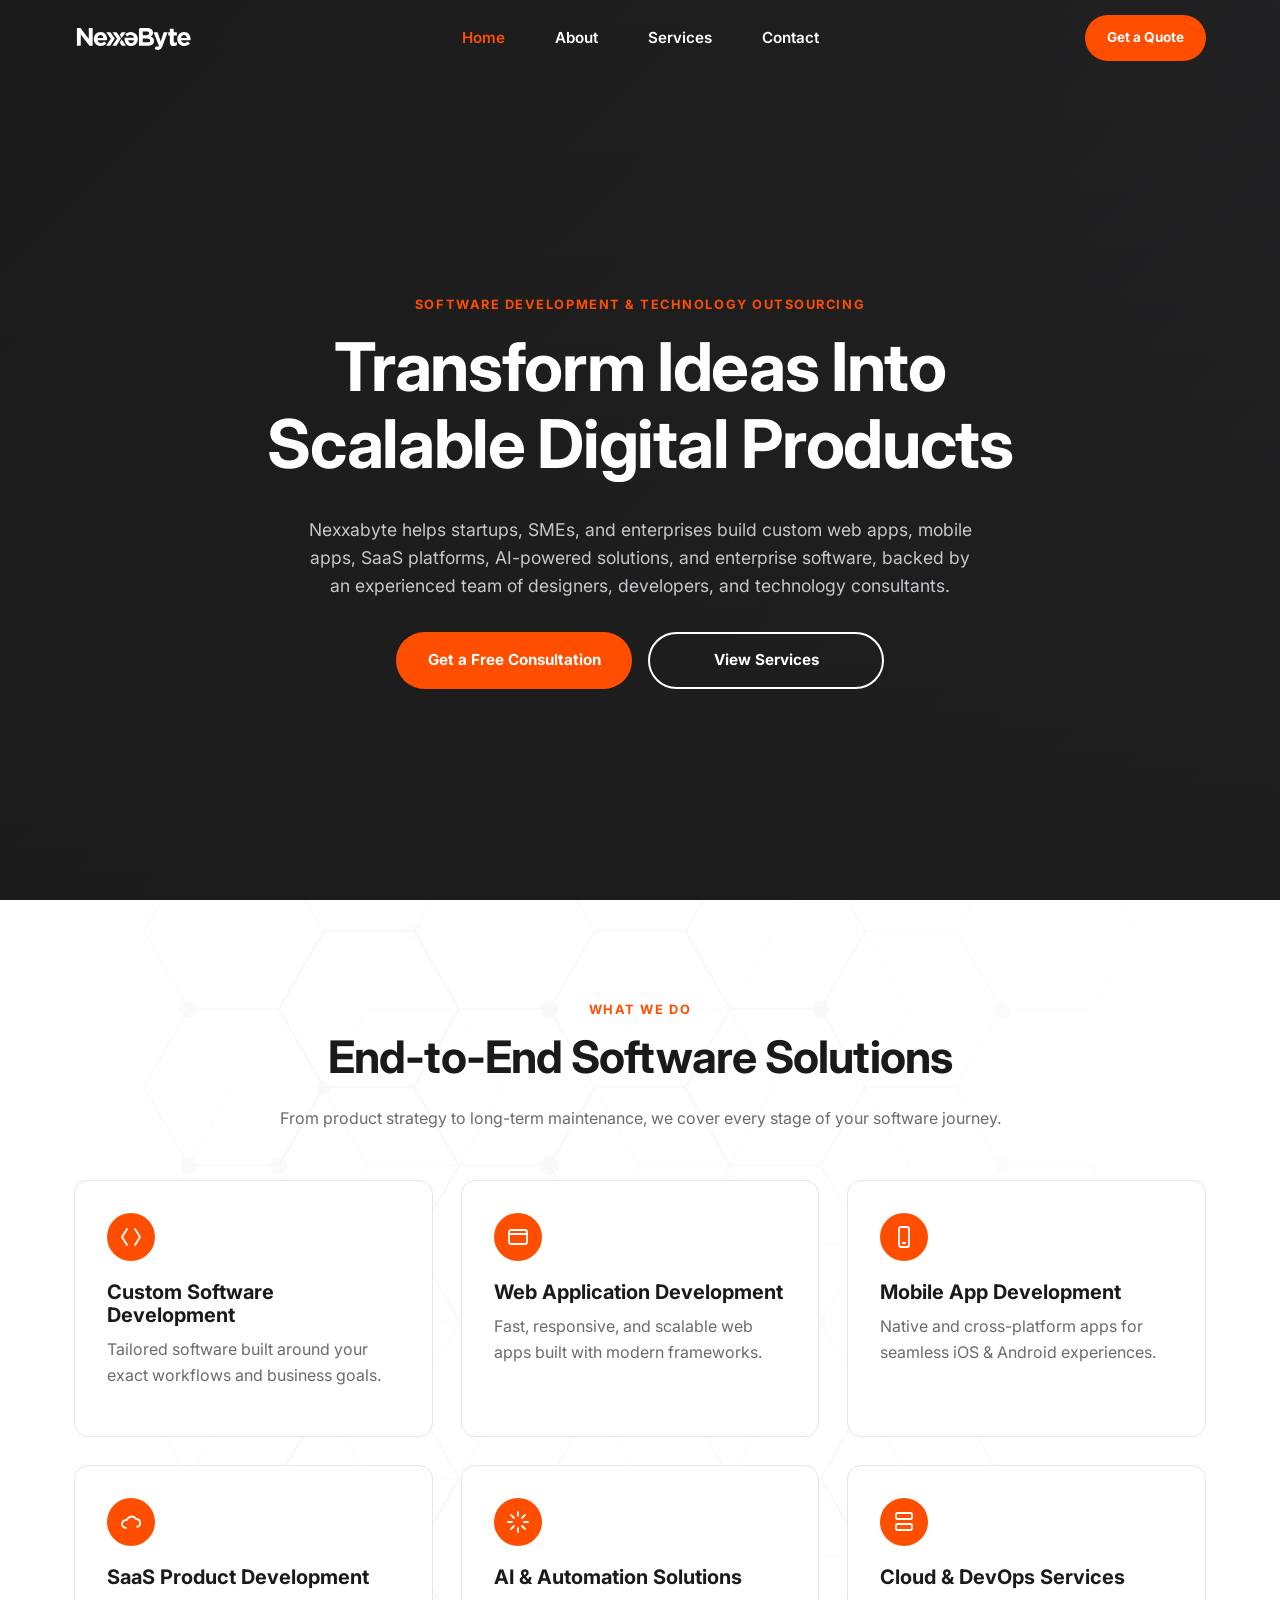
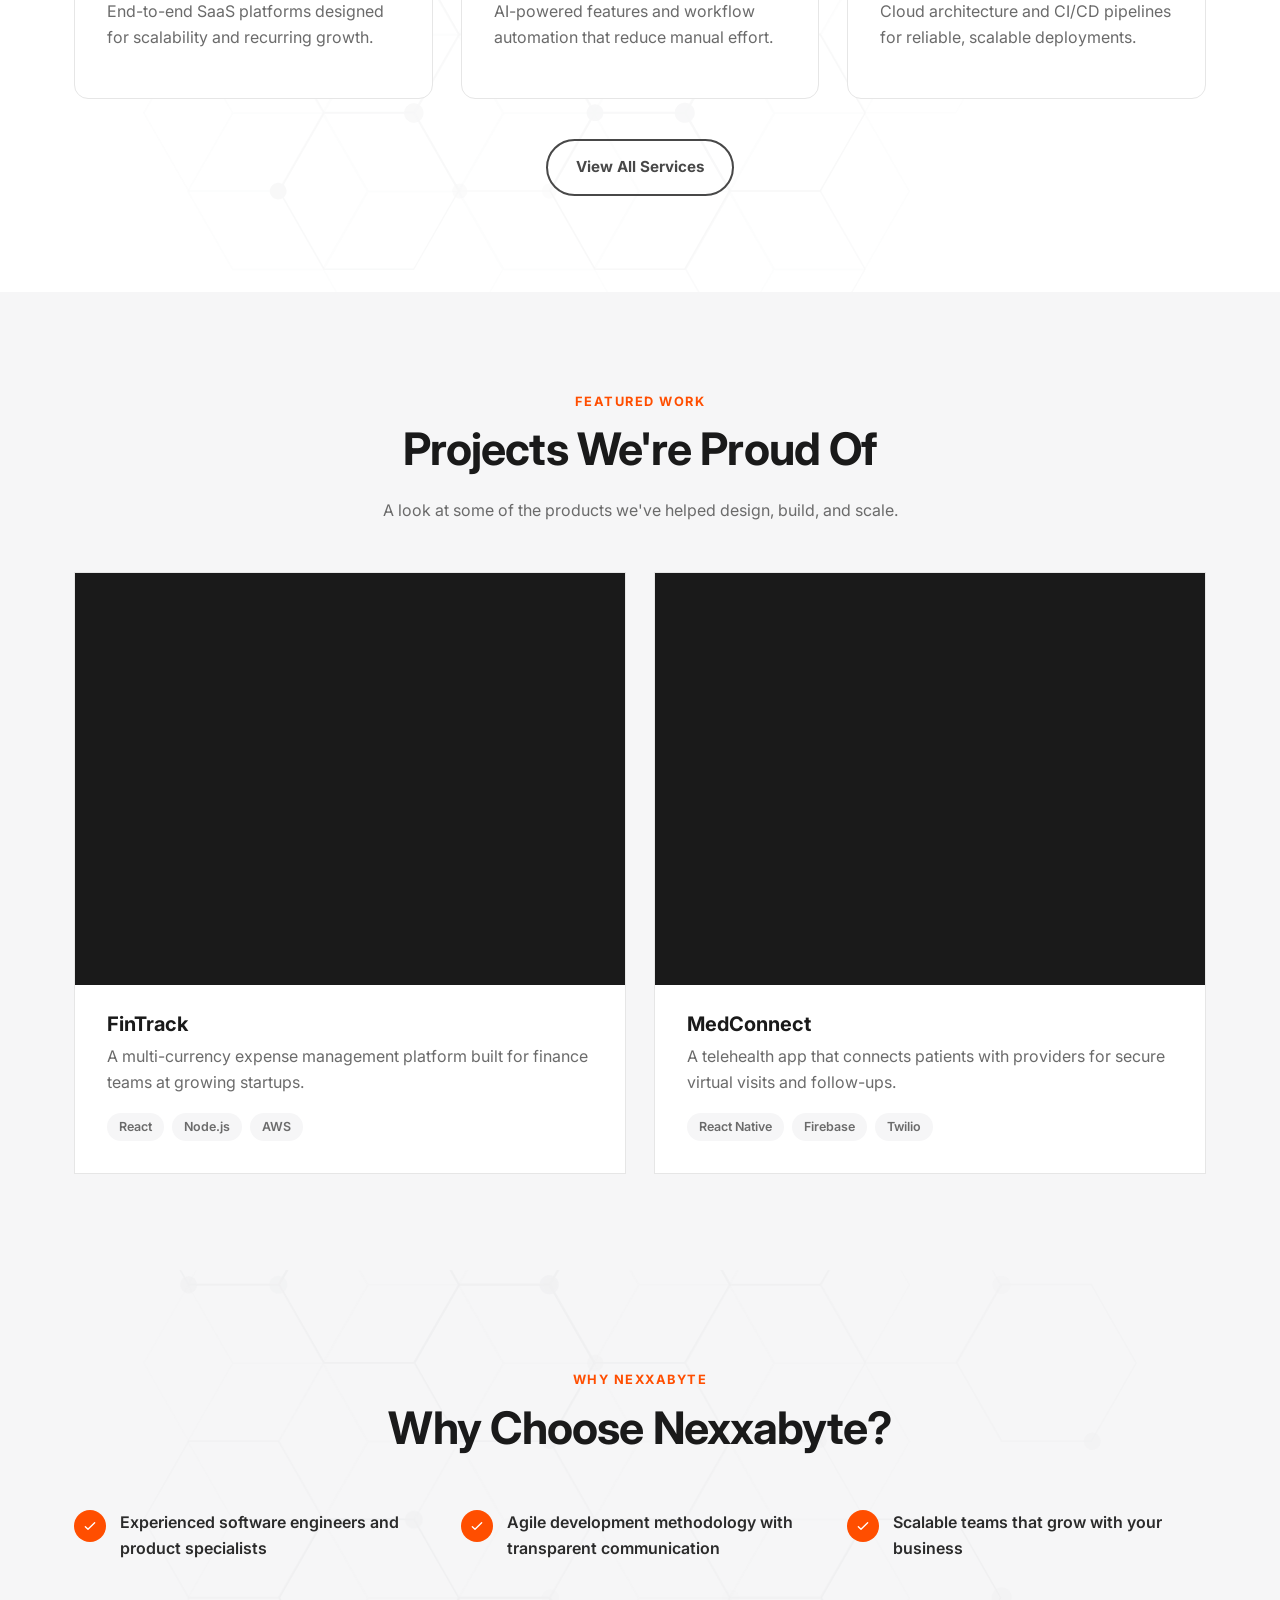
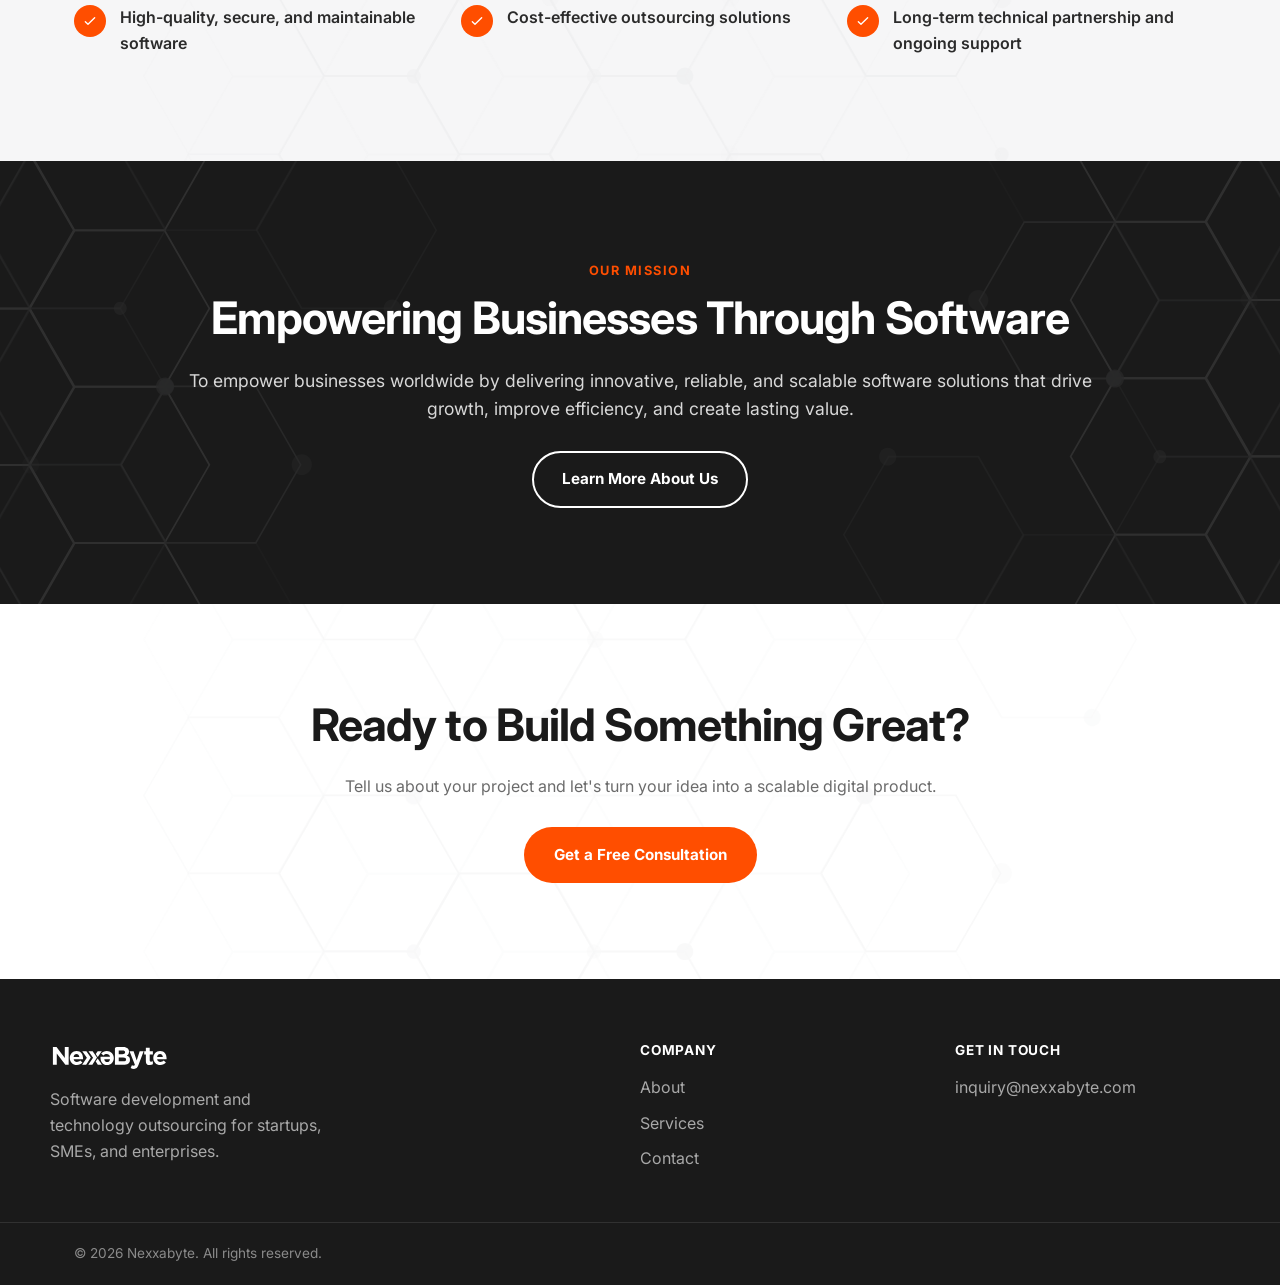
==== index.html @ 273e1345 "Revert contact mailto links back to inquiry@nexxabyte.com" ====
<!DOCTYPE html>
<html lang="en">
<head>
  <meta charset="UTF-8">
  <meta name="viewport" content="width=device-width, initial-scale=1.0">
  <title>Nexxabyte | Software Development &amp; Technology Outsourcing</title>
  <meta name="description" content="Nexxabyte builds custom web apps, mobile apps, SaaS platforms, AI-powered solutions, and enterprise software for startups, SMEs, and enterprises.">
  <link rel="icon" type="image/svg+xml" href="assets/images/favicon.svg">
  <link rel="preconnect" href="https://fonts.googleapis.com">
  <link rel="preconnect" href="https://fonts.gstatic.com" crossorigin>
  <link href="https://fonts.googleapis.com/css2?family=Inter:wght@400;500;600;700&family=Geist+Pixel&display=swap" rel="stylesheet">
  <link rel="stylesheet" href="assets/css/variables.css">
  <link rel="stylesheet" href="assets/css/base.css">
  <link rel="stylesheet" href="assets/css/components.css">
  <link rel="stylesheet" href="assets/css/pages.css">
  <link rel="stylesheet" href="assets/css/parallax.css">
  <link rel="stylesheet" href="assets/css/hero-animation.css">
</head>
<body>
  <header class="site-header">
    <div class="container header-inner">
      <a href="index.html" class="logo" aria-label="Nexxabyte home">
        <img src="assets/images/logo.svg" alt="Nexxabyte" class="logo-mark">
      </a>
      <nav class="main-nav" id="main-nav">
        <ul>
          <li><a href="index.html" class="active">Home</a></li>
          <li><a href="about.html">About</a></li>
          <li><a href="services.html">Services</a></li>
          <li><a href="contact.html">Contact</a></li>
        </ul>
      </nav>
      <a href="contact.html" class="btn btn-primary btn-sm header-cta">Get a Quote</a>
      <button class="nav-toggle" id="nav-toggle" aria-label="Toggle navigation" aria-expanded="false" aria-controls="main-nav">
        <span></span><span></span><span></span>
      </button>
    </div>
  </header>

  <main>
    <section class="hero hero-loop">
      <video class="hero-video-bg" muted loop playsinline preload="none" aria-hidden="true">
        <source src="assets/images/hero-background.mp4" type="video/mp4">
      </video>
      <div class="hero-video-scrim"></div>
      <div class="container hero-inner">
        <div class="hero-content reveal">
          <span class="eyebrow">Software Development &amp; Technology Outsourcing</span>
          <h1 class="hero-title">
            <span class="line-reveal"><span class="line-inner">Transform Ideas Into</span></span>
            <span class="line-reveal"><span class="line-inner">Scalable Digital Products</span></span>
          </h1>
          <p class="hero-lead text-muted">Nexxabyte helps startups, SMEs, and enterprises build custom web apps, mobile apps, SaaS platforms, AI-powered solutions, and enterprise software, backed by an experienced team of designers, developers, and technology consultants.</p>
          <div class="hero-actions">
            <a href="contact.html" class="btn btn-primary">Get a Free Consultation</a>
            <a href="services.html" class="btn btn-on-dark">View Services</a>
          </div>
        </div>
      </div>
    </section>

    <section class="section section-shapes-host" id="services-preview">
      <div class="container">
        <div class="section-head center">
          <span class="eyebrow">What We Do</span>
          <h2>End-to-End Software Solutions</h2>
          <p class="text-muted">From product strategy to long-term maintenance, we cover every stage of your software journey.</p>
        </div>
        <div class="grid grid-3">
          <div class="card service-card reveal">
            <div class="card-icon">
              <svg viewBox="0 0 24 24" fill="none" stroke="currentColor" stroke-width="1.8" stroke-linecap="round" stroke-linejoin="round"><path d="M8 4 3 12l5 8M16 4l5 8-5 8"/></svg>
            </div>
            <h3>Custom Software Development</h3>
            <p class="text-muted">Tailored software built around your exact workflows and business goals.</p>
          </div>
          <div class="card service-card reveal">
            <div class="card-icon">
              <svg viewBox="0 0 24 24" fill="none" stroke="currentColor" stroke-width="1.8" stroke-linecap="round" stroke-linejoin="round"><rect x="3" y="5" width="18" height="14" rx="2"/><path d="M3 9h18"/></svg>
            </div>
            <h3>Web Application Development</h3>
            <p class="text-muted">Fast, responsive, and scalable web apps built with modern frameworks.</p>
          </div>
          <div class="card service-card reveal">
            <div class="card-icon">
              <svg viewBox="0 0 24 24" fill="none" stroke="currentColor" stroke-width="1.8" stroke-linecap="round" stroke-linejoin="round"><rect x="7" y="2" width="10" height="20" rx="2"/><path d="M11 18h2"/></svg>
            </div>
            <h3>Mobile App Development</h3>
            <p class="text-muted">Native and cross-platform apps for seamless iOS &amp; Android experiences.</p>
          </div>
          <div class="card service-card reveal">
            <div class="card-icon">
              <svg viewBox="0 0 24 24" fill="none" stroke="currentColor" stroke-width="1.8" stroke-linecap="round" stroke-linejoin="round"><path d="M7 18a4 4 0 1 1 .9-7.9A5 5 0 0 1 17 9a4 4 0 0 1 1 7.9"/></svg>
            </div>
            <h3>SaaS Product Development</h3>
            <p class="text-muted">End-to-end SaaS platforms designed for scalability and recurring growth.</p>
          </div>
          <div class="card service-card reveal">
            <div class="card-icon">
              <svg viewBox="0 0 24 24" fill="none" stroke="currentColor" stroke-width="1.8" stroke-linecap="round" stroke-linejoin="round"><path d="M12 2v4M12 18v4M2 12h4M18 12h4M5 5l3 3M16 16l3 3M19 5l-3 3M8 16l-3 3"/></svg>
            </div>
            <h3>AI &amp; Automation Solutions</h3>
            <p class="text-muted">AI-powered features and workflow automation that reduce manual effort.</p>
          </div>
          <div class="card service-card reveal">
            <div class="card-icon">
              <svg viewBox="0 0 24 24" fill="none" stroke="currentColor" stroke-width="1.8" stroke-linecap="round" stroke-linejoin="round"><rect x="4" y="3" width="16" height="6" rx="1.5"/><rect x="4" y="14" width="16" height="6" rx="1.5"/></svg>
            </div>
            <h3>Cloud &amp; DevOps Services</h3>
            <p class="text-muted">Cloud architecture and CI/CD pipelines for reliable, scalable deployments.</p>
          </div>
        </div>
        <div class="services-preview-cta">
          <a href="services.html" class="btn btn-outline">View All Services</a>
        </div>
      </div>
    </section>

    <section class="section" id="featured-projects">
      <div class="container">
        <div class="section-head center">
          <span class="eyebrow">Featured Work</span>
          <h2>Projects We're Proud Of</h2>
          <p class="text-muted">A look at some of the products we've helped design, build, and scale.</p>
        </div>
        <div class="grid grid-2">
          <article class="project-card reveal">
            <div class="project-thumb"></div>
            <div class="project-body">
              <h3>FinTrack</h3>
              <p class="text-muted">A multi-currency expense management platform built for finance teams at growing startups.</p>
              <ul class="project-stack">
                <li>React</li>
                <li>Node.js</li>
                <li>AWS</li>
              </ul>
            </div>
          </article>
          <article class="project-card reveal">
            <div class="project-thumb"></div>
            <div class="project-body">
              <h3>MedConnect</h3>
              <p class="text-muted">A telehealth app that connects patients with providers for secure virtual visits and follow-ups.</p>
              <ul class="project-stack">
                <li>React Native</li>
                <li>Firebase</li>
                <li>Twilio</li>
              </ul>
            </div>
          </article>
        </div>
      </div>
    </section>

    <section class="section section-alt section-shapes-host" id="why-choose-us">
      <div class="container">
        <div class="section-head center">
          <span class="eyebrow">Why Nexxabyte</span>
          <h2>Why Choose Nexxabyte?</h2>
        </div>
        <div class="grid grid-3">
          <div class="feature-item reveal">
            <div class="feature-check"><svg viewBox="0 0 24 24" fill="none" stroke="currentColor" stroke-width="2" stroke-linecap="round" stroke-linejoin="round"><path d="M5 13l4 4L19 7"/></svg></div>
            <p>Experienced software engineers and product specialists</p>
          </div>
          <div class="feature-item reveal">
            <div class="feature-check"><svg viewBox="0 0 24 24" fill="none" stroke="currentColor" stroke-width="2" stroke-linecap="round" stroke-linejoin="round"><path d="M5 13l4 4L19 7"/></svg></div>
            <p>Agile development methodology with transparent communication</p>
          </div>
          <div class="feature-item reveal">
            <div class="feature-check"><svg viewBox="0 0 24 24" fill="none" stroke="currentColor" stroke-width="2" stroke-linecap="round" stroke-linejoin="round"><path d="M5 13l4 4L19 7"/></svg></div>
            <p>Scalable teams that grow with your business</p>
          </div>
          <div class="feature-item reveal">
            <div class="feature-check"><svg viewBox="0 0 24 24" fill="none" stroke="currentColor" stroke-width="2" stroke-linecap="round" stroke-linejoin="round"><path d="M5 13l4 4L19 7"/></svg></div>
            <p>High-quality, secure, and maintainable software</p>
          </div>
          <div class="feature-item reveal">
            <div class="feature-check"><svg viewBox="0 0 24 24" fill="none" stroke="currentColor" stroke-width="2" stroke-linecap="round" stroke-linejoin="round"><path d="M5 13l4 4L19 7"/></svg></div>
            <p>Cost-effective outsourcing solutions</p>
          </div>
          <div class="feature-item reveal">
            <div class="feature-check"><svg viewBox="0 0 24 24" fill="none" stroke="currentColor" stroke-width="2" stroke-linecap="round" stroke-linejoin="round"><path d="M5 13l4 4L19 7"/></svg></div>
            <p>Long-term technical partnership and ongoing support</p>
          </div>
        </div>
      </div>
    </section>

    <section class="section section-dark section-shapes-host" id="mission-vision-teaser">
      <div class="container mission-teaser reveal">
        <span class="eyebrow">Our Mission</span>
        <h2>Empowering Businesses Through Software</h2>
        <p>To empower businesses worldwide by delivering innovative, reliable, and scalable software solutions that drive growth, improve efficiency, and create lasting value.</p>
        <a href="about.html" class="btn btn-on-dark">Learn More About Us</a>
      </div>
    </section>

    <section class="section section-shapes-host">
      <div class="container cta-banner-inner reveal">
        <h2>Ready to Build Something Great?</h2>
        <p class="text-muted">Tell us about your project and let's turn your idea into a scalable digital product.</p>
        <a href="contact.html" class="btn btn-primary">Get a Free Consultation</a>
      </div>
    </section>
  </main>

  <footer class="site-footer">
    <div class="container footer-inner">
      <div class="footer-brand">
        <img src="assets/images/logo.svg" alt="Nexxabyte" class="logo-mark">
        <p>Software development and technology outsourcing for startups, SMEs, and enterprises.</p>
      </div>
      <div class="footer-col">
        <h4>Company</h4>
        <ul>
          <li><a href="about.html">About</a></li>
          <li><a href="services.html">Services</a></li>
          <li><a href="contact.html">Contact</a></li>
        </ul>
      </div>
      <div class="footer-col">
        <h4>Get in Touch</h4>
        <ul>
          <li><a href="mailto:inquiry@nexxabyte.com">inquiry@nexxabyte.com</a></li>
        </ul>
      </div>
    </div>
    <div class="footer-bottom">
      <div class="container">
        <p>&copy; 2026 Nexxabyte. All rights reserved.</p>
      </div>
    </div>
  </footer>
  <script src="assets/js/main.js"></script>
  <script src="assets/js/hero-animation.js" defer></script>
</body>
</html>
---- assets/css/variables.css ----
:root {
  /* Brand colors */
  --color-primary: #FF4E00;
  --color-primary-dark: #D94300;
  --color-dark: #484848;
  --color-black: #1A1A1A;
  --color-bg: #FFFFFF;
  --color-bg-alt: #F6F6F7;
  --color-bg-dark: #1A1A1A;
  --color-text: #2B2B2B;
  --color-text-muted: #6B6B6B;
  --color-text-on-dark: #F2F2F2;
  --color-text-on-dark-muted: #C7C7CC;
  --color-border: #E6E6E6;
  --color-charcoal-light: #34343A;

  /* Typography */
  --font-heading: 'Geist Pixel', 'Inter', sans-serif;
  --font-body: 'Inter', sans-serif;

  /* Layout */
  --container-width: 1180px;
  --radius-sm: 8px;
  --radius-md: 14px;
  --radius-lg: 24px;
  --shadow-sm: 0 1px 3px rgba(0, 0, 0, 0.08);
  --shadow-md: 0 12px 28px rgba(0, 0, 0, 0.10);
  --transition: 200ms ease;
}
---- assets/css/base.css ----
*, *::before, *::after {
  box-sizing: border-box;
}

html {
  scroll-behavior: smooth;
}

body {
  margin: 0;
  font-family: var(--font-body);
  color: var(--color-text);
  background: var(--color-bg);
  line-height: 1.6;
  -webkit-font-smoothing: antialiased;
}

h1, h2, h3, h4 {
  font-family: var(--font-heading);
  font-weight: 700;
  line-height: 1.15;
  margin: 0 0 0.5em;
  color: var(--color-black);
}

h1 { font-size: clamp(2.6rem, 5vw + 1rem, 4.2rem); letter-spacing: -0.02em; }
h2 { font-size: clamp(1.9rem, 2.8vw + 1rem, 2.8rem); letter-spacing: -0.02em; }
h3 { font-size: 1.25rem; }
h4 { font-size: 1rem; }

p { margin: 0 0 1em; }

a {
  color: inherit;
  text-decoration: none;
}

ul { list-style: none; margin: 0; padding: 0; }

img { max-width: 100%; display: block; }

button { font-family: inherit; }

.container {
  width: 100%;
  max-width: var(--container-width);
  margin: 0 auto;
  padding: 0 24px;
}

.section {
  padding: 96px 0;
}

@media (max-width: 768px) {
  .section { padding: 64px 0; }
}

.section-alt {
  background: var(--color-bg-alt);
}

.section-dark {
  background: var(--color-black);
  color: var(--color-text-on-dark);
}

.section-dark h2, .section-dark h3 {
  color: #fff;
}

.eyebrow {
  display: inline-block;
  font-family: var(--font-heading);
  font-size: 0.8rem;
  font-weight: 700;
  letter-spacing: 0.12em;
  text-transform: uppercase;
  color: var(--color-primary);
  margin-bottom: 12px;
}

.section-head {
  max-width: 640px;
  margin: 0 0 48px;
}

.section-head.center {
  margin-left: auto;
  margin-right: auto;
  text-align: center;
}

.text-muted {
  color: var(--color-text-muted);
}

.reveal {
  opacity: 0;
  transform: translateY(24px);
  transition: opacity 700ms cubic-bezier(0.34, 1.56, 0.64, 1),
              transform 700ms cubic-bezier(0.34, 1.56, 0.64, 1);
}

.reveal.is-visible {
  opacity: 1;
  transform: translateY(0);
}

/* Staggered entrance for grouped cards/items within a grid — each sibling
   fires slightly after the last, capped at 6 columns since no grid on this
   site has more. */
.grid-3 > .reveal:nth-child(1) { transition-delay: 0ms; }
.grid-3 > .reveal:nth-child(2) { transition-delay: 80ms; }
.grid-3 > .reveal:nth-child(3) { transition-delay: 160ms; }
.grid-3 > .reveal:nth-child(4) { transition-delay: 240ms; }
.grid-3 > .reveal:nth-child(5) { transition-delay: 320ms; }
.grid-3 > .reveal:nth-child(6) { transition-delay: 400ms; }
---- assets/css/components.css ----
/* Header */
.site-header {
  position: sticky;
  top: 0;
  z-index: 100;
  background: transparent;
  backdrop-filter: none;
  border-bottom: 1px solid transparent;
  transition: background 200ms ease, backdrop-filter 200ms ease, border-color 200ms ease;
}

.site-header.is-scrolled {
  background: rgba(255, 255, 255, 0.92);
  backdrop-filter: blur(8px);
  border-bottom-color: var(--color-border);
}

.header-inner {
  display: flex;
  align-items: center;
  justify-content: space-between;
  height: 76px;
  gap: 24px;
  position: relative;
}

.logo-mark {
  height: 28px;
  width: auto;
  filter: brightness(0) invert(1);
  transition: filter 200ms ease;
}

.site-header.is-scrolled .logo-mark {
  filter: none;
}

.main-nav {
  position: absolute;
  left: 50%;
  transform: translateX(-50%);
}

.main-nav ul {
  display: flex;
  gap: 50px;
}

.main-nav a {
  font-weight: 600;
  font-size: 0.95rem;
  color: var(--color-dark);
  padding: 4px 0;
  transition: color 200ms ease;
}

/* The transparent-header effect only applies at desktop widths, where nav
   links sit directly in the header row over the hero. Below 861px the
   links move into an always-white dropdown panel (see the mobile nav
   rules further down), so they must stay dark regardless of scroll. */
@media (min-width: 861px) {
  .site-header:not(.is-scrolled) .main-nav a:not(.active):not(:hover) {
    color: #fff;
  }
}

.main-nav a.active,
.main-nav a:hover {
  color: var(--color-primary);
}

.header-cta {
  margin-left: auto;
}

.nav-toggle {
  display: none;
  flex-direction: column;
  justify-content: center;
  gap: 5px;
  width: 36px;
  height: 36px;
  border: none;
  background: none;
  cursor: pointer;
  padding: 0;
}

.nav-toggle span {
  display: block;
  height: 2px;
  width: 100%;
  background: var(--color-black);
  transition: transform var(--transition), opacity var(--transition);
}

@media (max-width: 860px) {
  .header-inner .header-cta { display: none; }

  .nav-toggle { display: flex; }

  .main-nav {
    position: fixed;
    top: 76px;
    left: 0;
    right: 0;
    transform: none;
    background: #fff;
    border-bottom: 1px solid var(--color-border);
    max-height: 0;
    overflow: hidden;
    transition: max-height var(--transition);
  }

  .main-nav.is-open {
    max-height: 320px;
  }

  .main-nav ul {
    flex-direction: column;
    gap: 0;
    padding: 8px 24px 24px;
  }

  .main-nav li {
    border-bottom: 1px solid var(--color-border);
  }

  .main-nav a {
    display: block;
    padding: 14px 0;
  }

  .nav-toggle.is-active span:nth-child(1) { transform: translateY(7px) rotate(45deg); }
  .nav-toggle.is-active span:nth-child(2) { opacity: 0; }
  .nav-toggle.is-active span:nth-child(3) { transform: translateY(-7px) rotate(-45deg); }
}

/* Buttons */
.btn {
  display: inline-flex;
  align-items: center;
  justify-content: center;
  gap: 8px;
  padding: 14px 28px;
  border-radius: 999px;
  font-weight: 700;
  font-size: 0.95rem;
  border: 2px solid transparent;
  cursor: pointer;
  transition: transform var(--transition), background var(--transition), border-color var(--transition), color var(--transition);
}

.btn:hover {
  transform: translateY(-2px);
}

.btn-primary {
  background: var(--color-primary);
  color: #fff;
}

.btn-primary:hover {
  background: var(--color-primary-dark);
}

.btn-outline {
  background: transparent;
  border-color: var(--color-dark);
  color: var(--color-dark);
}

.btn-outline:hover {
  border-color: var(--color-primary);
  color: var(--color-primary);
}

.btn-on-dark {
  border-color: #fff;
  color: #fff;
}

.btn-on-dark:hover {
  border-color: var(--color-primary);
  color: var(--color-primary);
}

.btn-sm {
  padding: 10px 20px;
  font-size: 0.85rem;
}

/* Cards */
.card {
  background: #fff;
  border: 1px solid var(--color-border);
  border-radius: var(--radius-md);
  padding: 32px;
  transition: transform var(--transition), box-shadow var(--transition);
}

.card:hover {
  transform: translateY(-4px);
  box-shadow: var(--shadow-md);
}

.card-icon {
  width: 48px;
  height: 48px;
  border-radius: 50%;
  background: var(--color-primary);
  color: #fff;
  display: flex;
  align-items: center;
  justify-content: center;
  margin-bottom: 20px;
}

.card-icon svg {
  width: 24px;
  height: 24px;
}

.grid {
  display: grid;
  gap: 28px;
}

.grid-2 { grid-template-columns: repeat(2, 1fr); }
.grid-3 { grid-template-columns: repeat(3, 1fr); }

@media (max-width: 860px) {
  .grid-2, .grid-3 { grid-template-columns: 1fr; }
}

/* Footer */
.site-footer {
  background: var(--color-black);
  color: var(--color-text-on-dark);
}

.footer-inner {
  display: grid;
  grid-template-columns: 2fr 1fr 1fr;
  gap: 40px;
  padding: 64px 0 40px;
}

.footer-brand p {
  color: #A8A8A8;
  max-width: 280px;
  margin-top: 16px;
}

.footer-col h4 {
  color: #fff;
  margin-bottom: 16px;
  font-size: 0.85rem;
  letter-spacing: 0.06em;
  text-transform: uppercase;
}

.footer-col li {
  margin-bottom: 10px;
}

.footer-col a {
  color: #A8A8A8;
  transition: color var(--transition);
}

.footer-col a:hover {
  color: var(--color-primary);
}

.footer-bottom {
  border-top: 1px solid rgba(255,255,255,0.1);
  padding: 20px 0;
}

.footer-bottom p {
  margin: 0;
  font-size: 0.85rem;
  color: #8A8A8A;
}

@media (max-width: 768px) {
  .footer-inner {
    grid-template-columns: 1fr;
    text-align: center;
  }

  .footer-brand {
    display: flex;
    flex-direction: column;
    align-items: center;
  }

  .footer-brand p {
    margin-left: auto;
    margin-right: auto;
  }

  .footer-bottom {
    text-align: center;
  }
}

/* Forms */
.form-group {
  margin-bottom: 20px;
}

.form-group label {
  display: block;
  font-weight: 600;
  margin-bottom: 6px;
  font-size: 0.9rem;
}

.form-control {
  width: 100%;
  padding: 12px 16px;
  border: 1px solid var(--color-border);
  border-radius: var(--radius-sm);
  font-family: var(--font-body);
  font-size: 1rem;
  background: #fff;
  transition: border-color var(--transition);
}

.form-control:focus {
  outline: none;
  border-color: var(--color-primary);
}

select.form-control {
  padding-right: 31px;
}

.form-error {
  color: var(--color-primary);
  font-size: 0.85rem;
  margin-top: 4px;
  display: none;
}

.form-group.has-error .form-control {
  border-color: var(--color-primary);
}

.form-group.has-error .form-error {
  display: block;
}

.form-status {
  margin-top: 16px;
  font-weight: 600;
}

.form-status.success { color: #1A8A4A; }
.form-status.error { color: var(--color-primary); }
---- assets/css/pages.css ----
/* Hero */
.hero {
  padding: 64px 0 96px;
}

.hero-inner {
  max-width: 720px;
  margin: 0 auto;
  text-align: center;
}

.hero-lead {
  font-size: 1.1rem;
  max-width: 480px;
  margin-left: auto;
  margin-right: auto;
}

.hero-actions {
  display: flex;
  gap: 16px;
  margin-top: 32px;
  flex-wrap: wrap;
  justify-content: center;
}

.hero-actions .btn {
  min-width: 236px;
}

/* Services preview */
.services-preview-cta {
  text-align: center;
  margin-top: 40px;
}

/* Why choose us */
.feature-item {
  display: flex;
  align-items: flex-start;
  gap: 14px;
  padding: 8px 0;
}

.feature-check {
  flex-shrink: 0;
  width: 32px;
  height: 32px;
  border-radius: 50%;
  background: var(--color-primary);
  color: #fff;
  display: flex;
  align-items: center;
  justify-content: center;
}

.feature-check svg {
  width: 16px;
  height: 16px;
}

.feature-item p {
  margin: 0;
  font-weight: 600;
}

/* Mission teaser band */
.mission-teaser {
  max-width: 960px;
  text-align: center;
  margin: 0 auto;
}

.mission-teaser p {
  font-size: 1.1rem;
  color: #D8D8D8;
  margin-bottom: 28px;
}

/* CTA banner */
.cta-banner-inner {
  text-align: center;
  max-width: 860px;
  margin: 0 auto;
}

.cta-banner-inner .btn {
  margin-top: 12px;
}

/* Page hero (About/Services/Contact) */
.page-hero {
  margin-top: -77px;
  padding: 141px 0 32px;
}

.page-hero h1 {
  font-weight: 500;
  font-size: clamp(1.975rem, 5vw + 0.375rem, 3.575rem);
  max-width: 660px;
}

.lead-wide {
  max-width: 640px;
  font-size: 1.1rem;
}

/* About intro */
.about-intro {
  display: grid;
  grid-template-columns: 1fr 0.9fr;
  gap: 56px;
  align-items: center;
}

.rounded-photo {
  border-radius: var(--radius-lg);
  box-shadow: var(--shadow-md);
  width: 100%;
  height: 380px;
  object-fit: cover;
}

@media (max-width: 960px) {
  .about-intro { grid-template-columns: 1fr; }
}

/* Mission / vision cards */
.mv-card p {
  font-size: 1.05rem;
  margin-top: 8px;
}

/* Process steps */
.process-steps {
  display: grid;
  grid-template-columns: repeat(5, 1fr);
  gap: 24px;
}

.process-steps li {
  list-style: none;
}

.step-number {
  display: block;
  font-family: var(--font-heading);
  font-size: 1.6rem;
  font-weight: 700;
  color: var(--color-primary);
  margin-bottom: 12px;
}

@media (max-width: 960px) {
  .process-steps { grid-template-columns: repeat(2, 1fr); }
}

@media (max-width: 600px) {
  .process-steps { grid-template-columns: 1fr; }
}

/* Services page groups */
.group-title {
  margin-bottom: 32px;
}

/* Contact page */
.contact-grid {
  display: grid;
  grid-template-columns: 1.4fr 1fr;
  gap: 40px;
  align-items: start;
}

.contact-form textarea {
  resize: vertical;
}

.contact-info {
  display: flex;
  flex-direction: column;
  gap: 24px;
}

.contact-info h2 {
  font-size: 1.25rem;
}

@media (max-width: 860px) {
  .contact-grid { grid-template-columns: 1fr; }
}

#services-preview {
  background: var(--color-bg);
}

#services-preview .section-head {
  max-width: 800px;
}

/* Featured projects */
#featured-projects {
  background: var(--color-bg-alt);
}

#featured-projects .section-head {
  max-width: 700px;
}

.project-card {
  background: #fff;
  border: 1px solid var(--color-border);
  overflow: hidden;
  transition: transform var(--transition), box-shadow var(--transition);
}

.project-card:hover {
  transform: translateY(-4px);
  box-shadow: var(--shadow-md);
}

.project-thumb {
  aspect-ratio: 4 / 3;
  background: var(--color-black);
}

.project-body {
  padding: 28px 32px 32px;
}

.project-body h3 {
  margin-bottom: 8px;
}

.project-body p {
  margin-bottom: 18px;
}

.project-stack {
  display: flex;
  flex-wrap: wrap;
  gap: 8px;
  list-style: none;
  padding: 0;
  margin: 0;
}

.project-stack li {
  padding: 4px 12px;
  border-radius: 999px;
  background: var(--color-bg-alt);
  color: var(--color-text-muted);
  font-size: 0.78rem;
  font-weight: 600;
}
---- assets/css/parallax.css ----
/* Parallax dark hero / band base */
.parallax-hero {
  position: relative;
  overflow: hidden;
  background: linear-gradient(135deg, var(--color-black), var(--color-charcoal-light));
  color: #fff;
}

.parallax-hero p,
.parallax-hero .text-muted {
  color: var(--color-text-on-dark-muted);
}

.parallax-hero h1,
.parallax-hero h2 {
  color: #fff;
}

.parallax-hero > .container {
  position: relative;
  z-index: 1;
}

/* Light-section subtle pattern host */
.section-shapes-host {
  position: relative;
  overflow: hidden;
}

.section-shapes-host > .container {
  position: relative;
  z-index: 1;
}

/* Hex-grid pattern layer, shared by dark heroes and light sections. Static
   tiled texture — no continuous animation. */
.parallax-hero::before,
.section-shapes-host::before {
  content: '';
  position: absolute;
  inset: 0;
  z-index: 0;
  pointer-events: none;
  background-image: url('../images/pattern.svg');
  background-repeat: no-repeat;
  background-position: center;
  background-size: cover;
}

.parallax-hero::before {
  display: none;
}

/* Mirrored copy of the same pattern, flipped, right side only. */
.parallax-hero::after {
  content: '';
  position: absolute;
  inset: 0;
  z-index: 0;
  pointer-events: none;
  background-image: url('../images/pattern.svg');
  background-repeat: no-repeat;
  background-position: calc(50% - 400px) center;
  background-size: cover;
  opacity: 0.1;
  transform: scaleX(-1) scaleY(-1);
}

.section-shapes-host::before {
  opacity: 0.08;
}

/* Dark sections (solid black background) need the same visible tier as
   .parallax-hero — opacity here is about background luminance, not which
   structural class the section happens to carry. */
.section-dark.section-shapes-host::before {
  opacity: 0.1;
  background-position: calc(50% - 700px) center;
}

/* Mirrored copy of the same pattern, flipped to balance the right side
   since the left-shifted copy above leaves it empty. */
.section-dark.section-shapes-host::after {
  content: '';
  position: absolute;
  inset: 0;
  z-index: 0;
  pointer-events: none;
  background-image: url('../images/pattern.svg');
  background-repeat: no-repeat;
  background-position: calc(50% - 700px) center;
  background-size: cover;
  opacity: 0.1;
  transform: scaleX(-1) scaleY(-1);
}
---- assets/css/hero-animation.css ----
/* Homepage hero: full-bleed background video with a dark scrim for text
   legibility, and a centered single-column text layout. */

.hero-loop {
  min-height: 100vh;
  margin-top: -77px;
  padding: 120px 0 40px;
  display: flex;
  align-items: center;
  position: relative;
  overflow: hidden;
  background: linear-gradient(135deg, var(--color-black), var(--color-charcoal-light));
  color: #fff;
}

.hero-loop .hero-inner {
  position: relative;
  z-index: 2;
  width: 100%;
  max-width: 900px;
}

.hero-loop .hero-lead {
  max-width: 680px;
}

.hero-video-bg {
  position: absolute;
  inset: 0;
  width: 100%;
  height: 100%;
  object-fit: cover;
  z-index: 0;
}

.hero-video-scrim {
  position: absolute;
  inset: 0;
  z-index: 1;
  background: linear-gradient(
    180deg,
    rgba(26, 26, 26, 0.55) 0%,
    rgba(26, 26, 26, 0.75) 60%,
    rgba(26, 26, 26, 0.9) 100%
  );
}

.hero-loop p,
.hero-loop .text-muted {
  color: var(--color-text-on-dark-muted);
}

.hero-loop h1 {
  color: #fff;
}

/* Hero title: each line is clipped by its wrapper and slides up into view
   on load, staggered slightly per line. */
.hero-title .line-reveal {
  display: block;
  overflow: hidden;
}

.hero-title .line-inner {
  display: block;
  transform: translateY(110%);
  animation: line-up 1300ms cubic-bezier(0.22, 1, 0.36, 1) forwards;
}

.hero-title .line-reveal:nth-child(1) .line-inner { animation-delay: 250ms; }
.hero-title .line-reveal:nth-child(2) .line-inner { animation-delay: 480ms; }

@keyframes line-up {
  to {
    transform: translateY(0);
  }
}

@media (prefers-reduced-motion: reduce) {
  .hero-title .line-inner {
    animation: none;
    transform: translateY(0);
  }
}

@media (max-width: 860px) {
  /* Skip loading/decoding the (large, 4K) background video on small
     viewports — falls back to the plain dark gradient above. */
  .hero-video-bg,
  .hero-video-scrim {
    display: none;
  }

  /* Sized so the two phrases wrap to exactly 3 lines total, instead of
     the awkward 4-line wrap ("Transform Ideas" / "Into" / "Scalable
     Digital" / "Products") the default clamp() produces here. */
  .hero-title {
    font-size: 2.1rem;
  }
}

@media (max-width: 340px) {
  /* Narrow phones (e.g. 320px iPhone SE) still break the 3-line wrap at
     2.1rem — drop the size further to keep "Transform Ideas Into" on
     one line. */
  .hero-title {
    font-size: 1.7rem;
  }
}
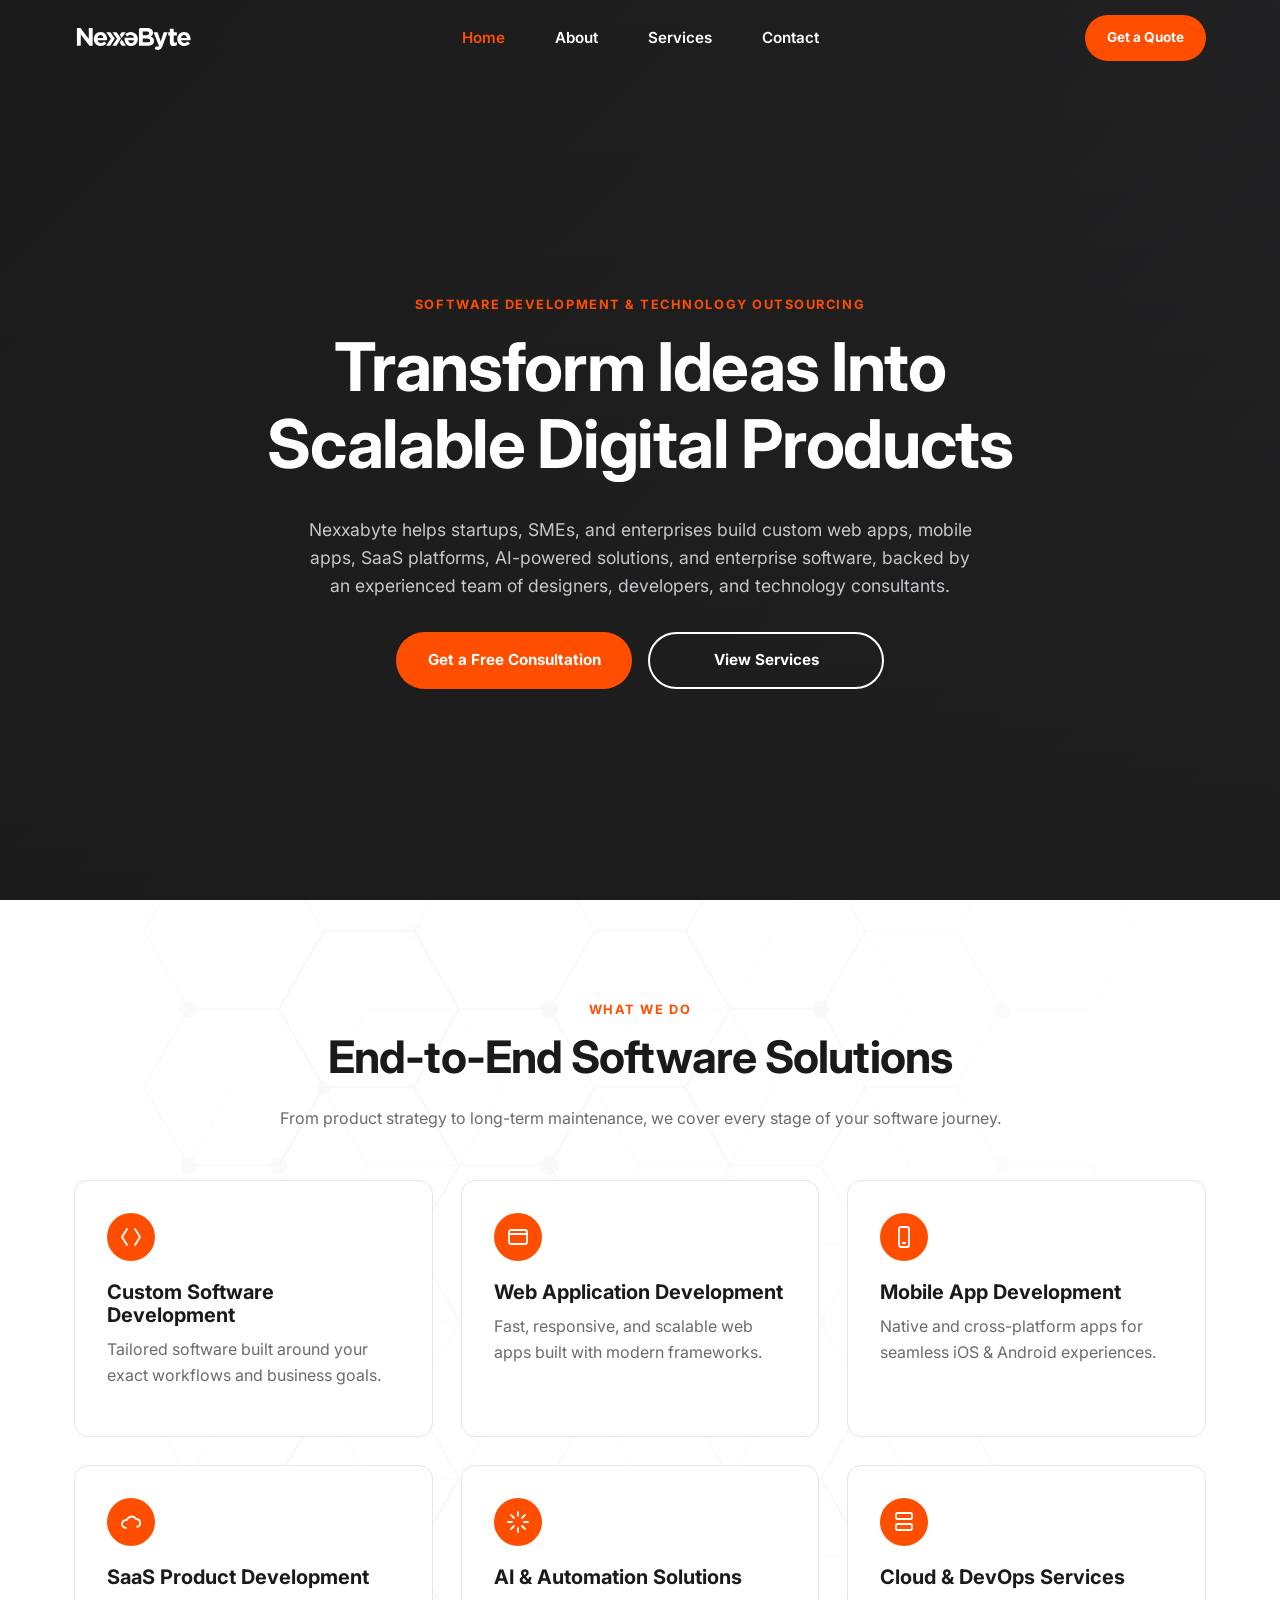
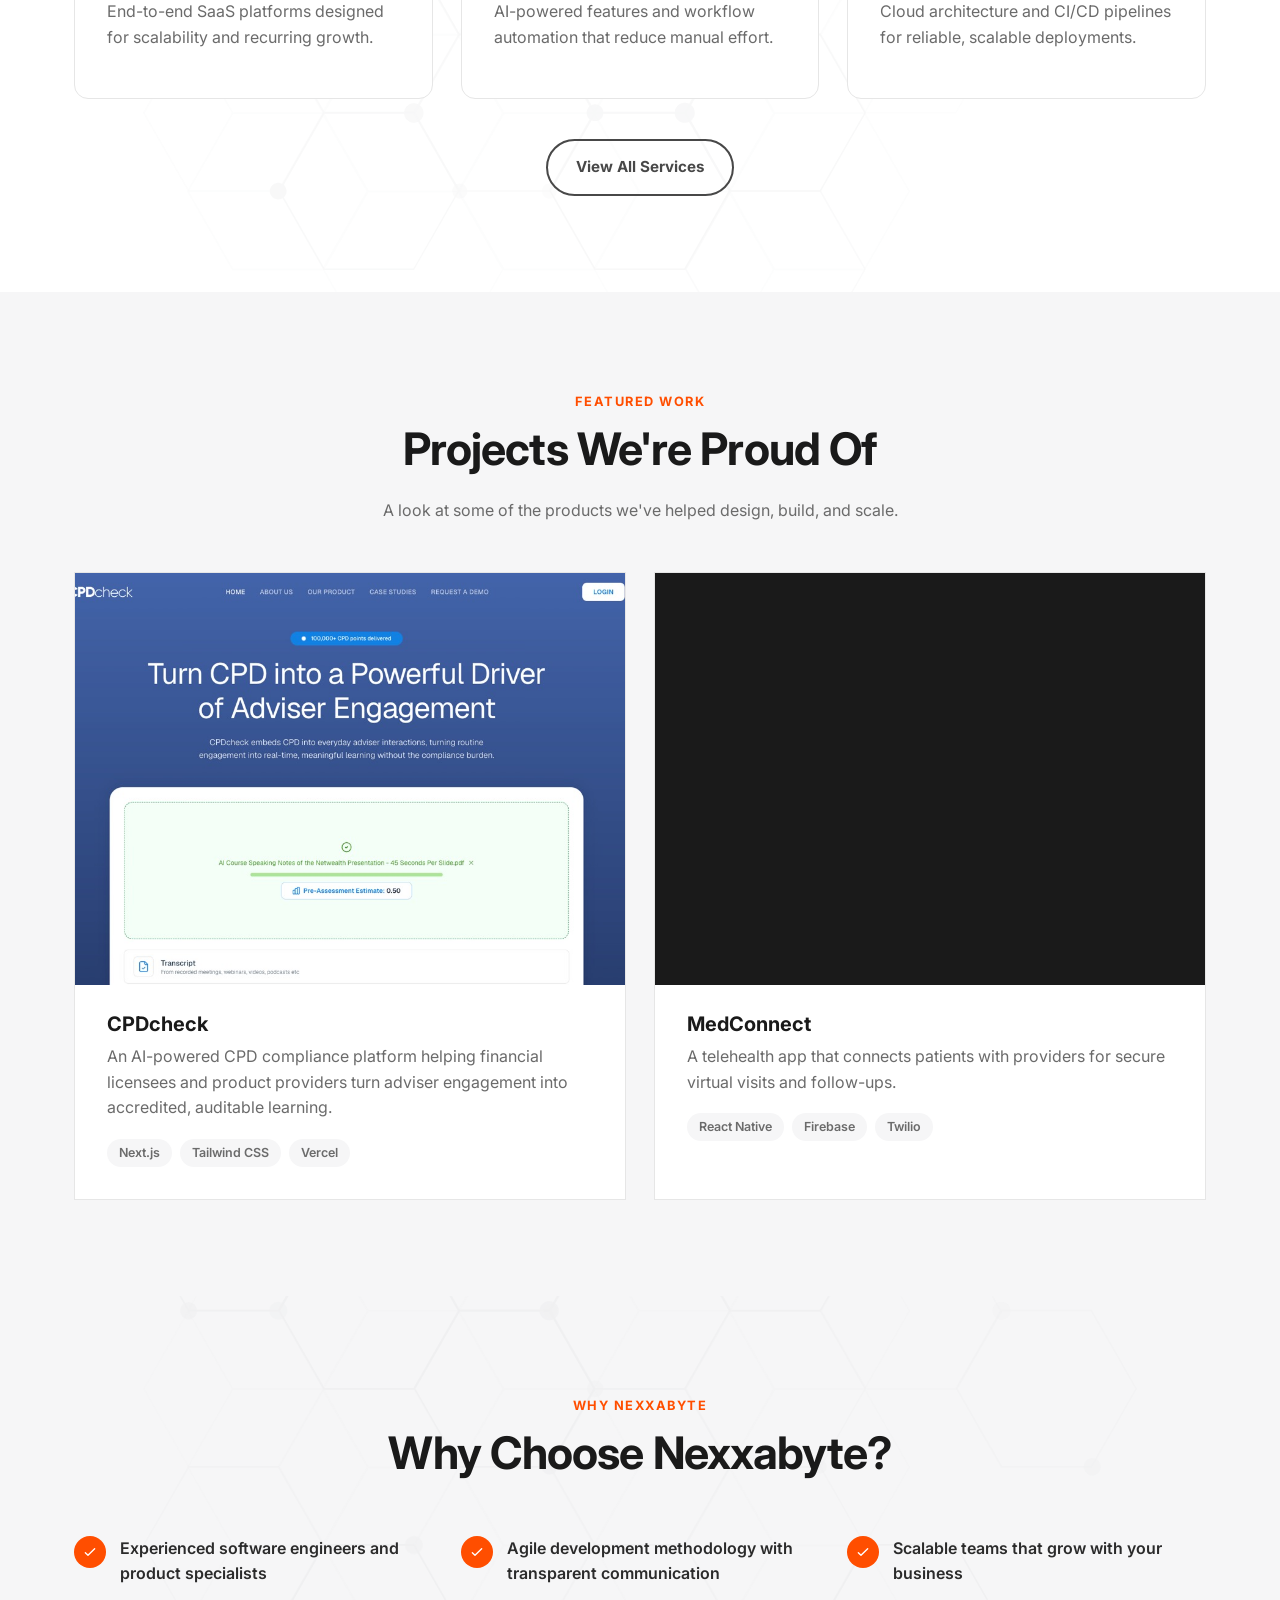
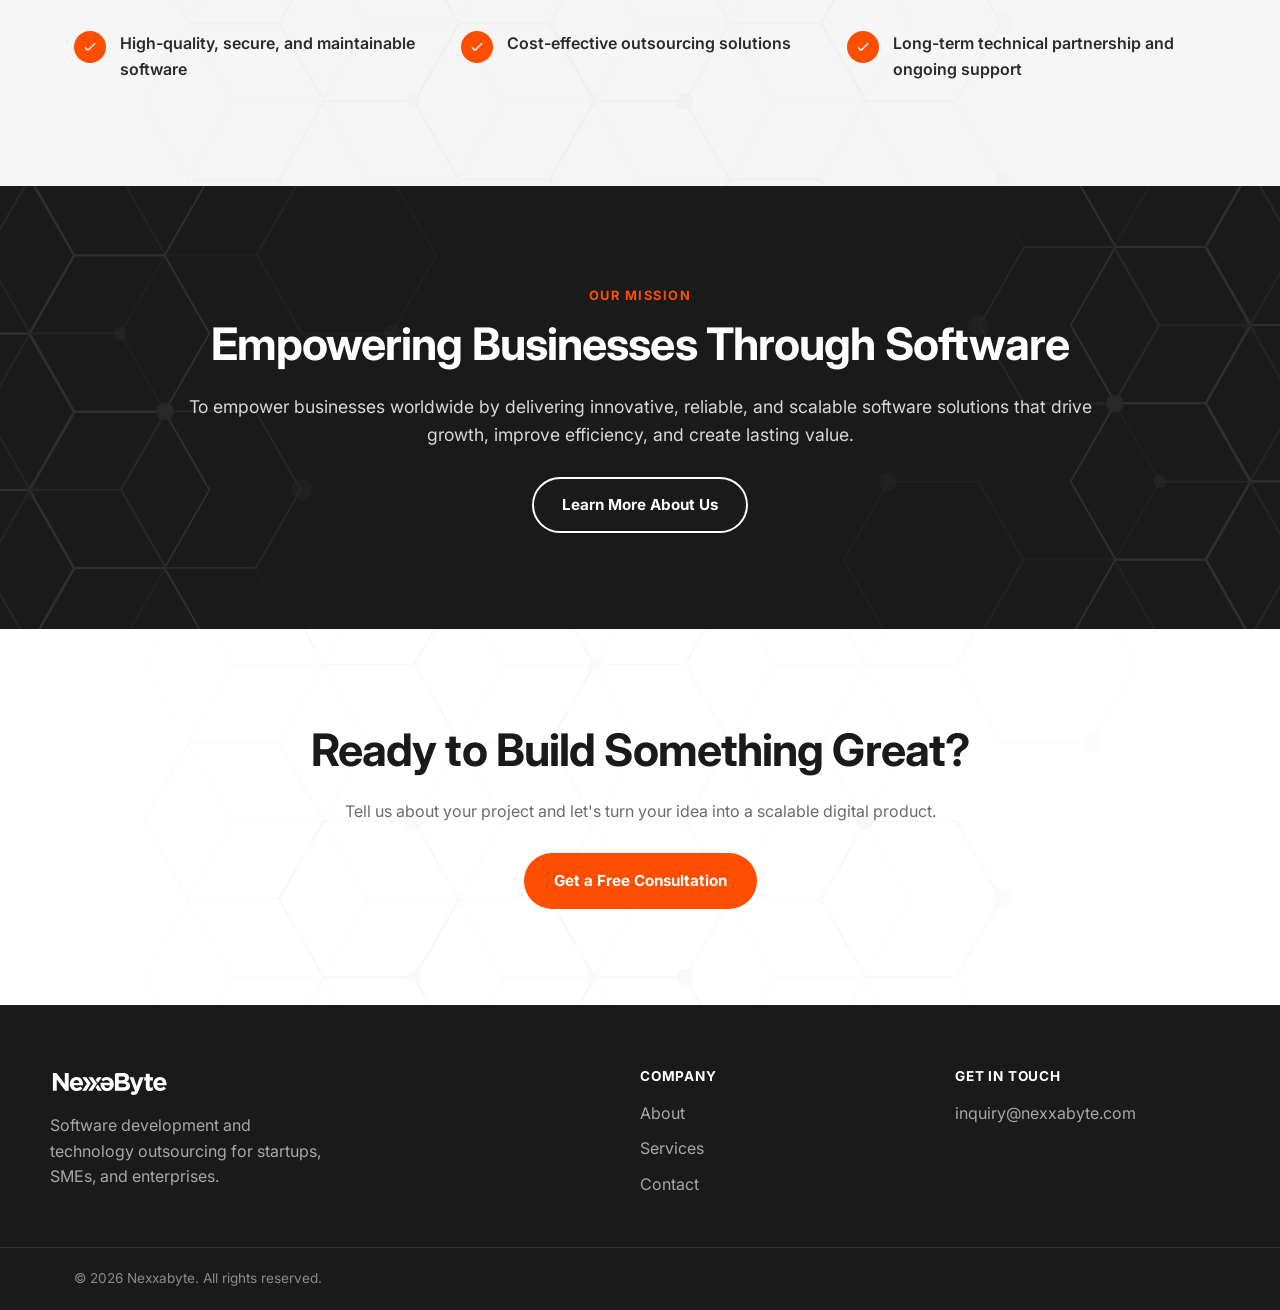
==== commit e0c69608: "Replace FinTrack placeholder with real CPDcheck project (screenshot, copy, stack)" ====
--- a/index.html
+++ b/index.html
@@ -124,18 +124,20 @@
           <p class="text-muted">A look at some of the products we've helped design, build, and scale.</p>
         </div>
         <div class="grid grid-2">
-          <article class="project-card reveal">
-            <div class="project-thumb"></div>
+          <a href="https://cpd-landing-page.vercel.app" target="_blank" rel="noopener" class="project-card reveal">
+            <div class="project-thumb">
+              <img src="assets/images/projects/cpdcheck.jpg" alt="CPDcheck product screenshot" loading="lazy">
+            </div>
             <div class="project-body">
-              <h3>FinTrack</h3>
-              <p class="text-muted">A multi-currency expense management platform built for finance teams at growing startups.</p>
+              <h3>CPDcheck</h3>
+              <p class="text-muted">An AI-powered CPD compliance platform helping financial licensees and product providers turn adviser engagement into accredited, auditable learning.</p>
               <ul class="project-stack">
-                <li>React</li>
-                <li>Node.js</li>
-                <li>AWS</li>
+                <li>Next.js</li>
+                <li>Tailwind CSS</li>
+                <li>Vercel</li>
               </ul>
             </div>
-          </article>
+          </a>
           <article class="project-card reveal">
             <div class="project-thumb"></div>
             <div class="project-body">
--- a/assets/css/pages.css
+++ b/assets/css/pages.css
@@ -222,6 +222,14 @@
 .project-thumb {
   aspect-ratio: 4 / 3;
   background: var(--color-black);
+  overflow: hidden;
+}
+
+.project-thumb img {
+  width: 100%;
+  height: 100%;
+  object-fit: cover;
+  display: block;
 }
 
 .project-body {
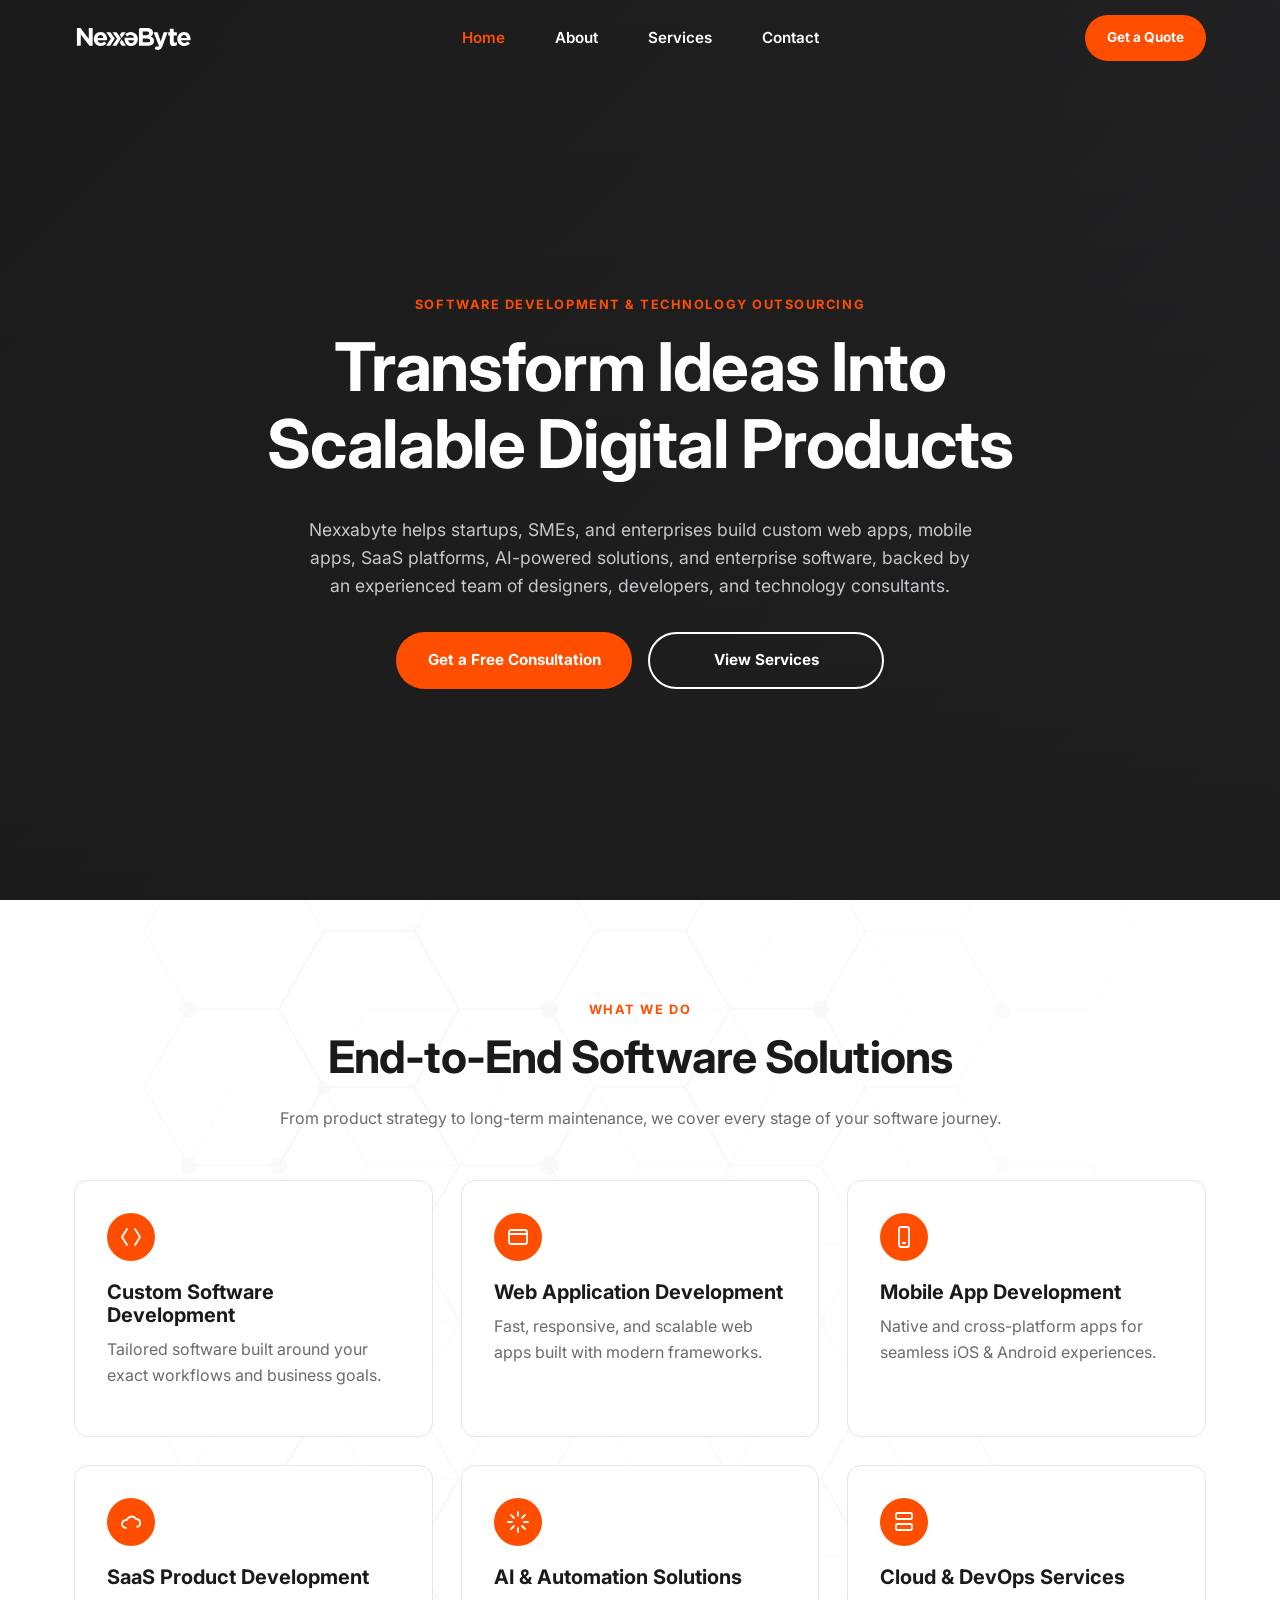
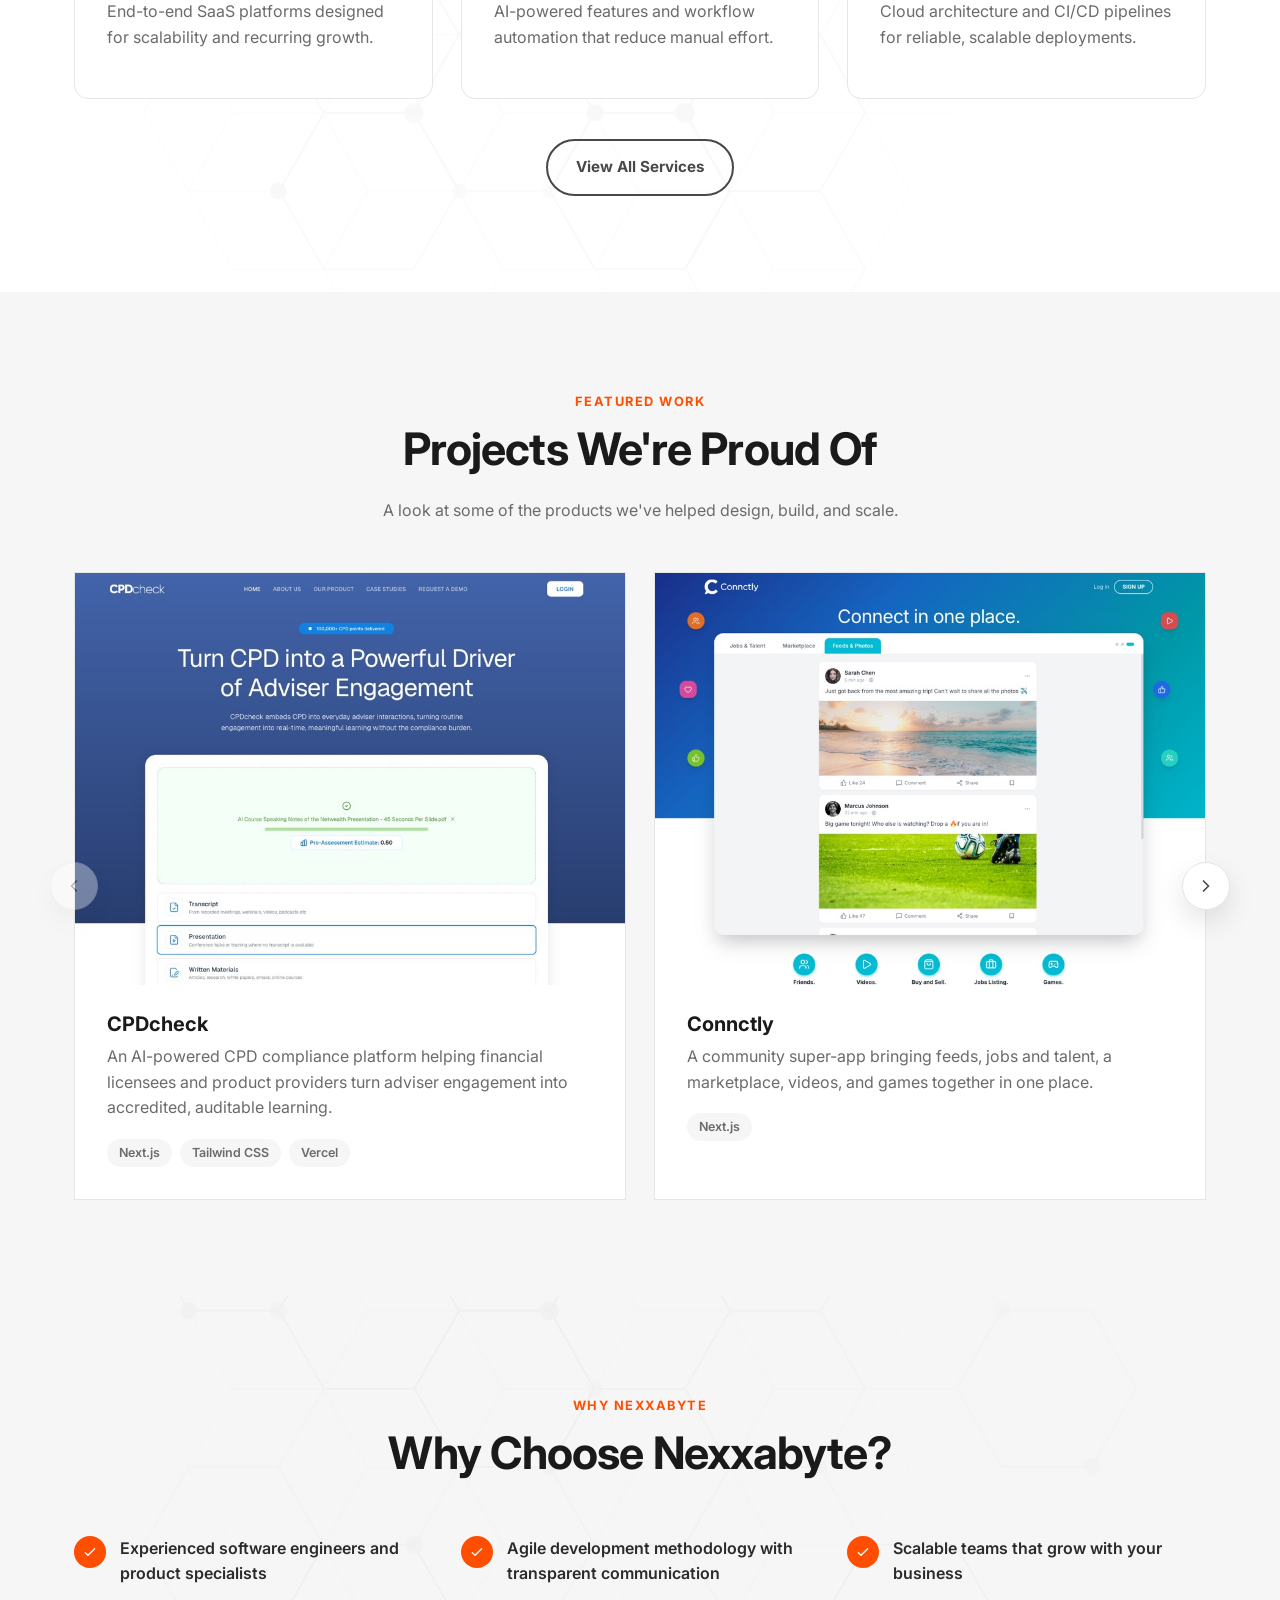
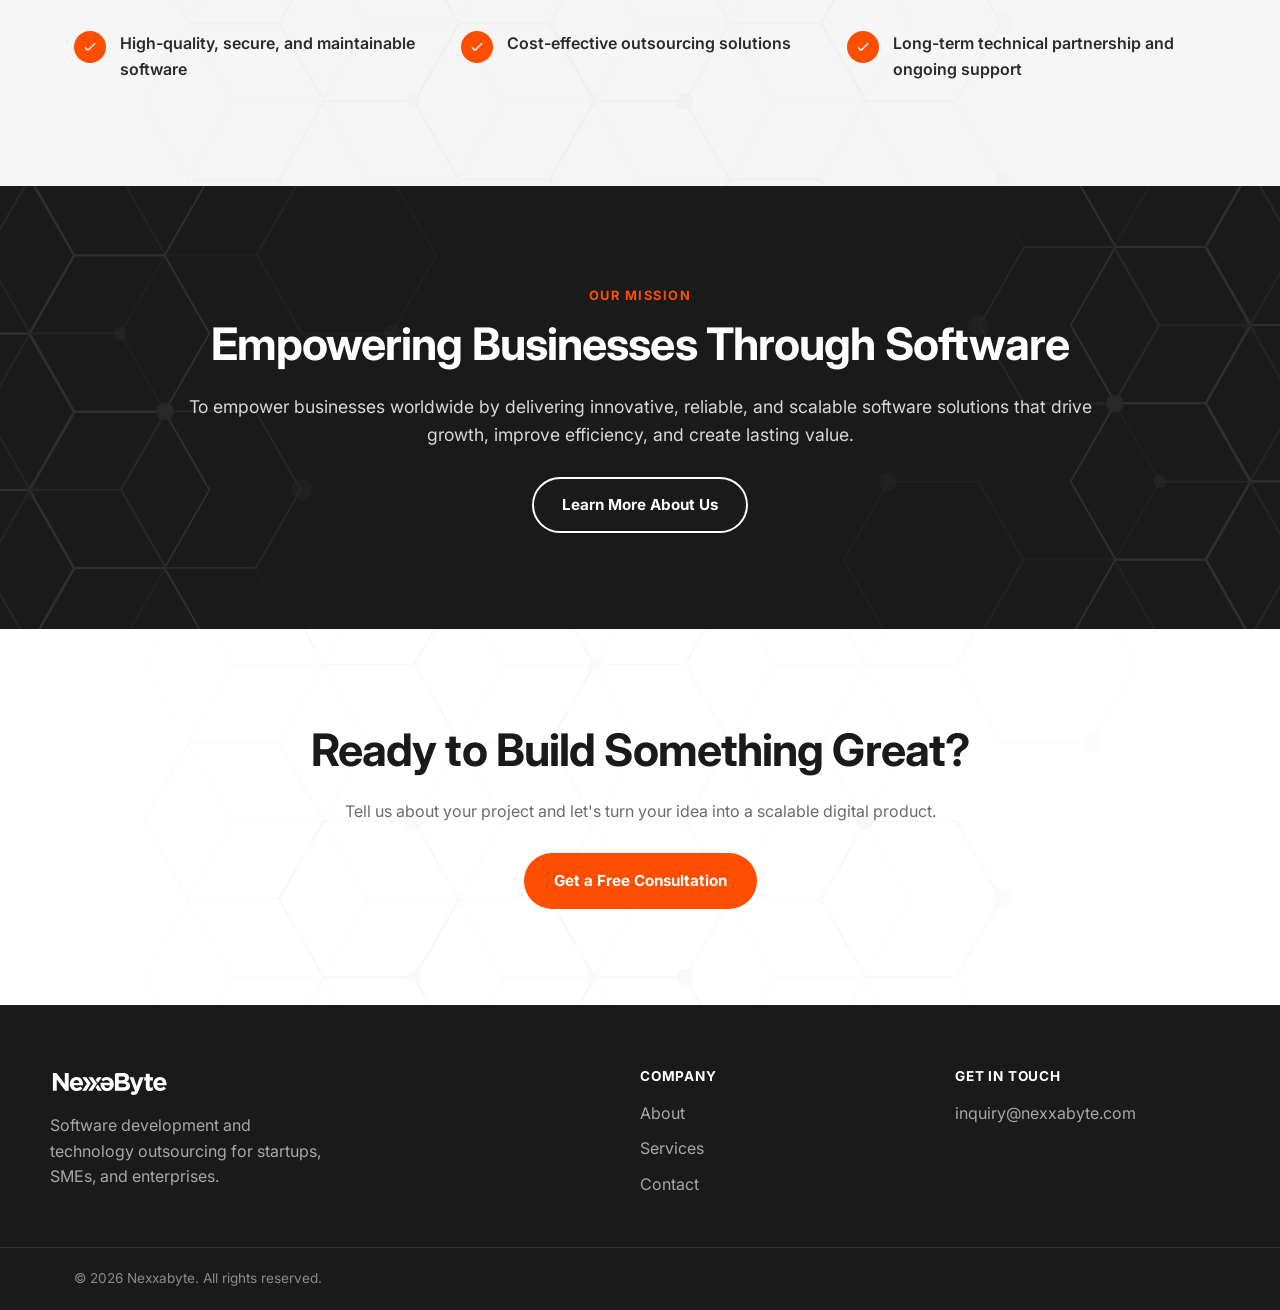
==== commit 7ee6a665: "Turn Featured Projects into a carousel: add Connctly, arrow navigation, and 2 blank slots" ====
--- a/index.html
+++ b/index.html
@@ -123,33 +123,53 @@
           <h2>Projects We're Proud Of</h2>
           <p class="text-muted">A look at some of the products we've helped design, build, and scale.</p>
         </div>
-        <div class="grid grid-2">
-          <a href="https://cpd-landing-page.vercel.app" target="_blank" rel="noopener" class="project-card reveal">
-            <div class="project-thumb">
-              <img src="assets/images/projects/cpdcheck.jpg" alt="CPDcheck product screenshot" loading="lazy">
-            </div>
-            <div class="project-body">
-              <h3>CPDcheck</h3>
-              <p class="text-muted">An AI-powered CPD compliance platform helping financial licensees and product providers turn adviser engagement into accredited, auditable learning.</p>
-              <ul class="project-stack">
-                <li>Next.js</li>
-                <li>Tailwind CSS</li>
-                <li>Vercel</li>
-              </ul>
-            </div>
-          </a>
-          <article class="project-card reveal">
-            <div class="project-thumb"></div>
-            <div class="project-body">
-              <h3>MedConnect</h3>
-              <p class="text-muted">A telehealth app that connects patients with providers for secure virtual visits and follow-ups.</p>
-              <ul class="project-stack">
-                <li>React Native</li>
-                <li>Firebase</li>
-                <li>Twilio</li>
-              </ul>
-            </div>
-          </article>
+        <div class="project-carousel-wrap">
+          <button type="button" class="project-nav prev" id="project-prev" aria-label="Previous projects">
+            <svg viewBox="0 0 24 24" fill="none" stroke="currentColor" stroke-width="2" stroke-linecap="round" stroke-linejoin="round"><path d="M15 18l-6-6 6-6"/></svg>
+          </button>
+          <div class="project-scroller" id="project-scroller">
+            <a href="https://cpd-landing-page.vercel.app" target="_blank" rel="noopener" class="project-card reveal">
+              <div class="project-thumb">
+                <img src="assets/images/projects/cpdcheck.jpg" alt="CPDcheck product screenshot" loading="lazy">
+              </div>
+              <div class="project-body">
+                <h3>CPDcheck</h3>
+                <p class="text-muted">An AI-powered CPD compliance platform helping financial licensees and product providers turn adviser engagement into accredited, auditable learning.</p>
+                <ul class="project-stack">
+                  <li>Next.js</li>
+                  <li>Tailwind CSS</li>
+                  <li>Vercel</li>
+                </ul>
+              </div>
+            </a>
+            <a href="https://connctly.com/" target="_blank" rel="noopener" class="project-card reveal">
+              <div class="project-thumb">
+                <img src="assets/images/projects/connctly.jpg" alt="Connctly product screenshot" loading="lazy">
+              </div>
+              <div class="project-body">
+                <h3>Connctly</h3>
+                <p class="text-muted">A community super-app bringing feeds, jobs and talent, a marketplace, videos, and games together in one place.</p>
+                <ul class="project-stack">
+                  <li>Next.js</li>
+                </ul>
+              </div>
+            </a>
+            <div class="project-card project-card-blank reveal">
+              <div class="project-thumb"></div>
+              <div class="project-body">
+                <p class="text-muted">Coming soon</p>
+              </div>
+            </div>
+            <div class="project-card project-card-blank reveal">
+              <div class="project-thumb"></div>
+              <div class="project-body">
+                <p class="text-muted">Coming soon</p>
+              </div>
+            </div>
+          </div>
+          <button type="button" class="project-nav next" id="project-next" aria-label="Next projects">
+            <svg viewBox="0 0 24 24" fill="none" stroke="currentColor" stroke-width="2" stroke-linecap="round" stroke-linejoin="round"><path d="M9 18l6-6-6-6"/></svg>
+          </button>
         </div>
       </div>
     </section>
--- a/assets/css/pages.css
+++ b/assets/css/pages.css
@@ -207,16 +207,100 @@
   max-width: 700px;
 }
 
+.project-carousel-wrap {
+  position: relative;
+}
+
+.project-scroller {
+  display: flex;
+  gap: 28px;
+  overflow-x: auto;
+  scroll-snap-type: x mandatory;
+  scroll-behavior: smooth;
+  scrollbar-width: none;
+  -ms-overflow-style: none;
+}
+
+.project-scroller::-webkit-scrollbar {
+  display: none;
+}
+
 .project-card {
+  flex: 0 0 calc(50% - 14px);
+  scroll-snap-align: start;
   background: #fff;
   border: 1px solid var(--color-border);
   overflow: hidden;
   transition: transform var(--transition), box-shadow var(--transition);
 }
 
+@media (max-width: 860px) {
+  .project-card {
+    flex: 0 0 85%;
+  }
+}
+
 .project-card:hover {
   transform: translateY(-4px);
   box-shadow: var(--shadow-md);
+}
+
+.project-card-blank .project-body {
+  text-align: center;
+}
+
+.project-card-blank .project-body p {
+  margin: 0;
+  font-style: italic;
+}
+
+.project-nav {
+  position: absolute;
+  top: 50%;
+  transform: translateY(-50%);
+  width: 48px;
+  height: 48px;
+  border-radius: 50%;
+  border: 1px solid var(--color-border);
+  background: #fff;
+  box-shadow: var(--shadow-md);
+  display: flex;
+  align-items: center;
+  justify-content: center;
+  cursor: pointer;
+  z-index: 3;
+  color: var(--color-dark);
+  transition: color var(--transition), border-color var(--transition), opacity var(--transition);
+}
+
+.project-nav svg {
+  width: 20px;
+  height: 20px;
+}
+
+.project-nav:hover {
+  color: var(--color-primary);
+  border-color: var(--color-primary);
+}
+
+.project-nav:disabled {
+  opacity: 0.35;
+  cursor: default;
+  pointer-events: none;
+}
+
+.project-nav.prev {
+  left: -24px;
+}
+
+.project-nav.next {
+  right: -24px;
+}
+
+@media (max-width: 700px) {
+  .project-nav {
+    display: none;
+  }
 }
 
 .project-thumb {
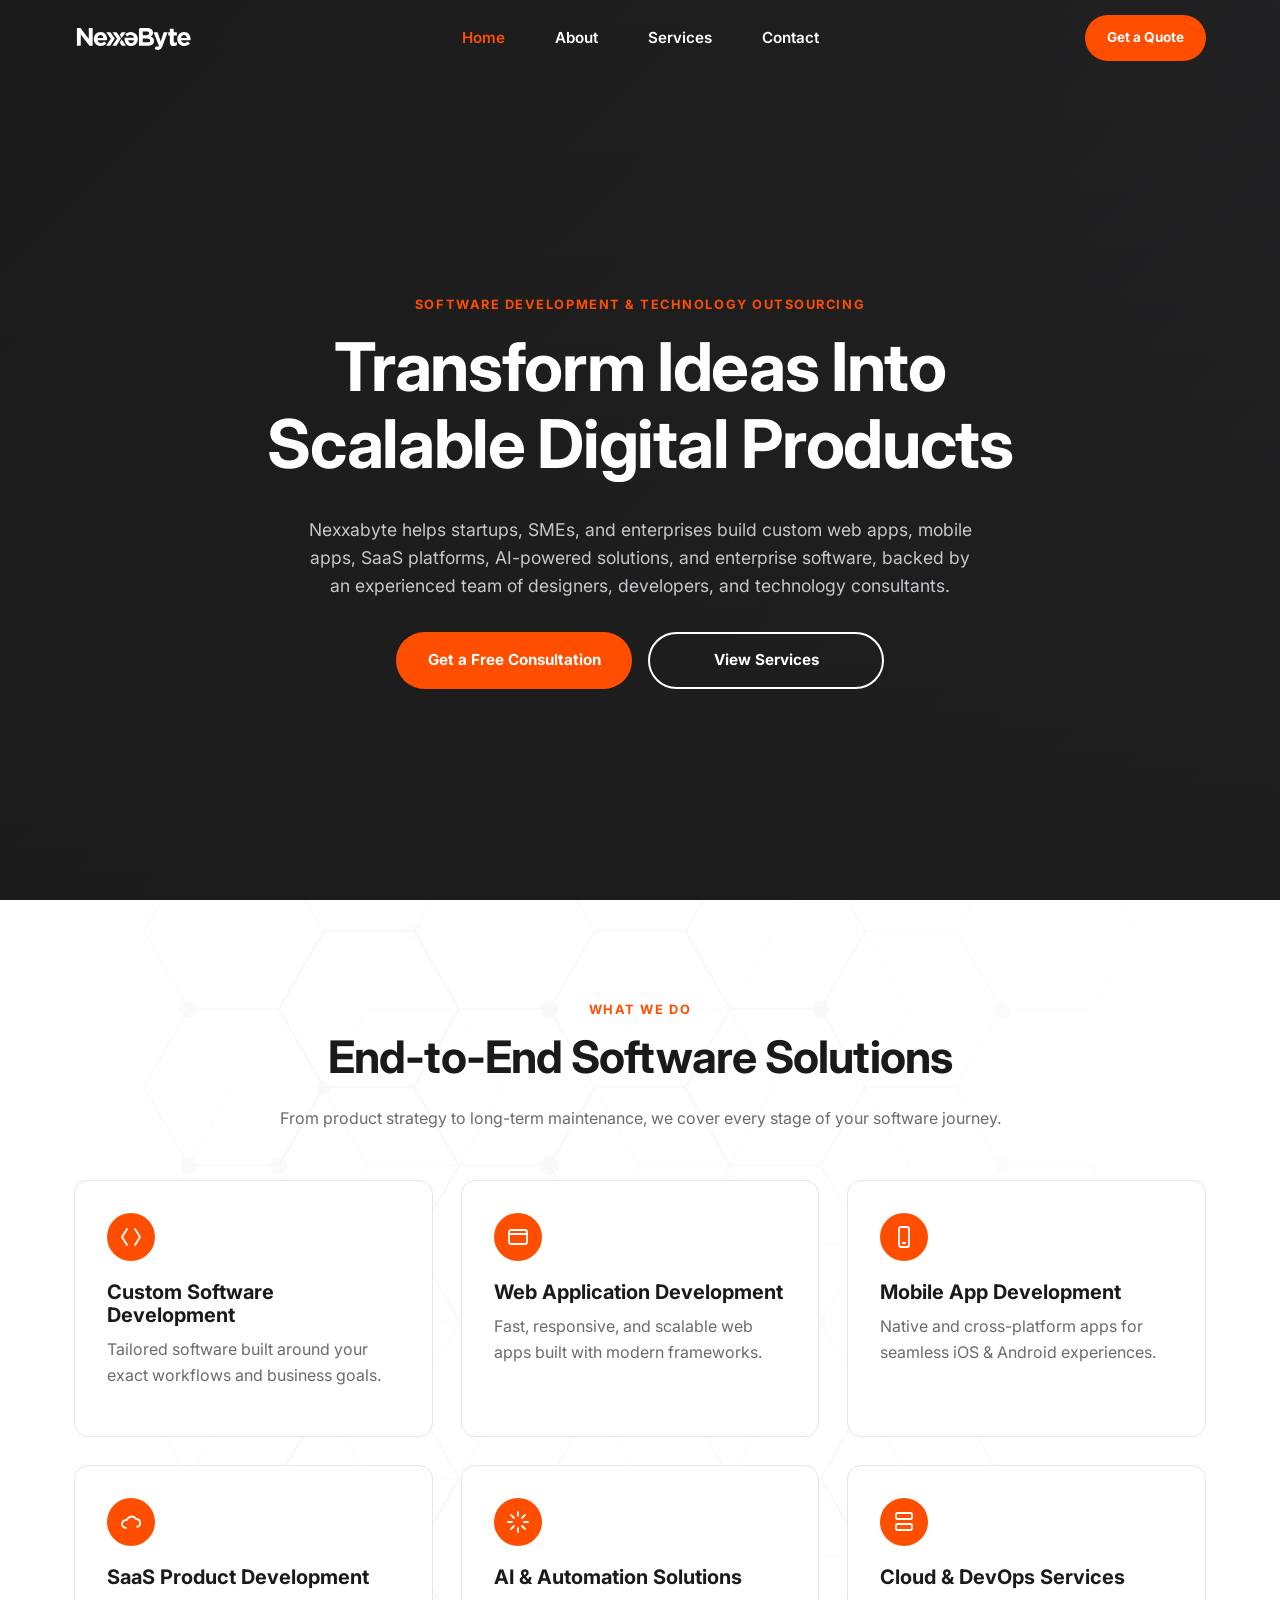
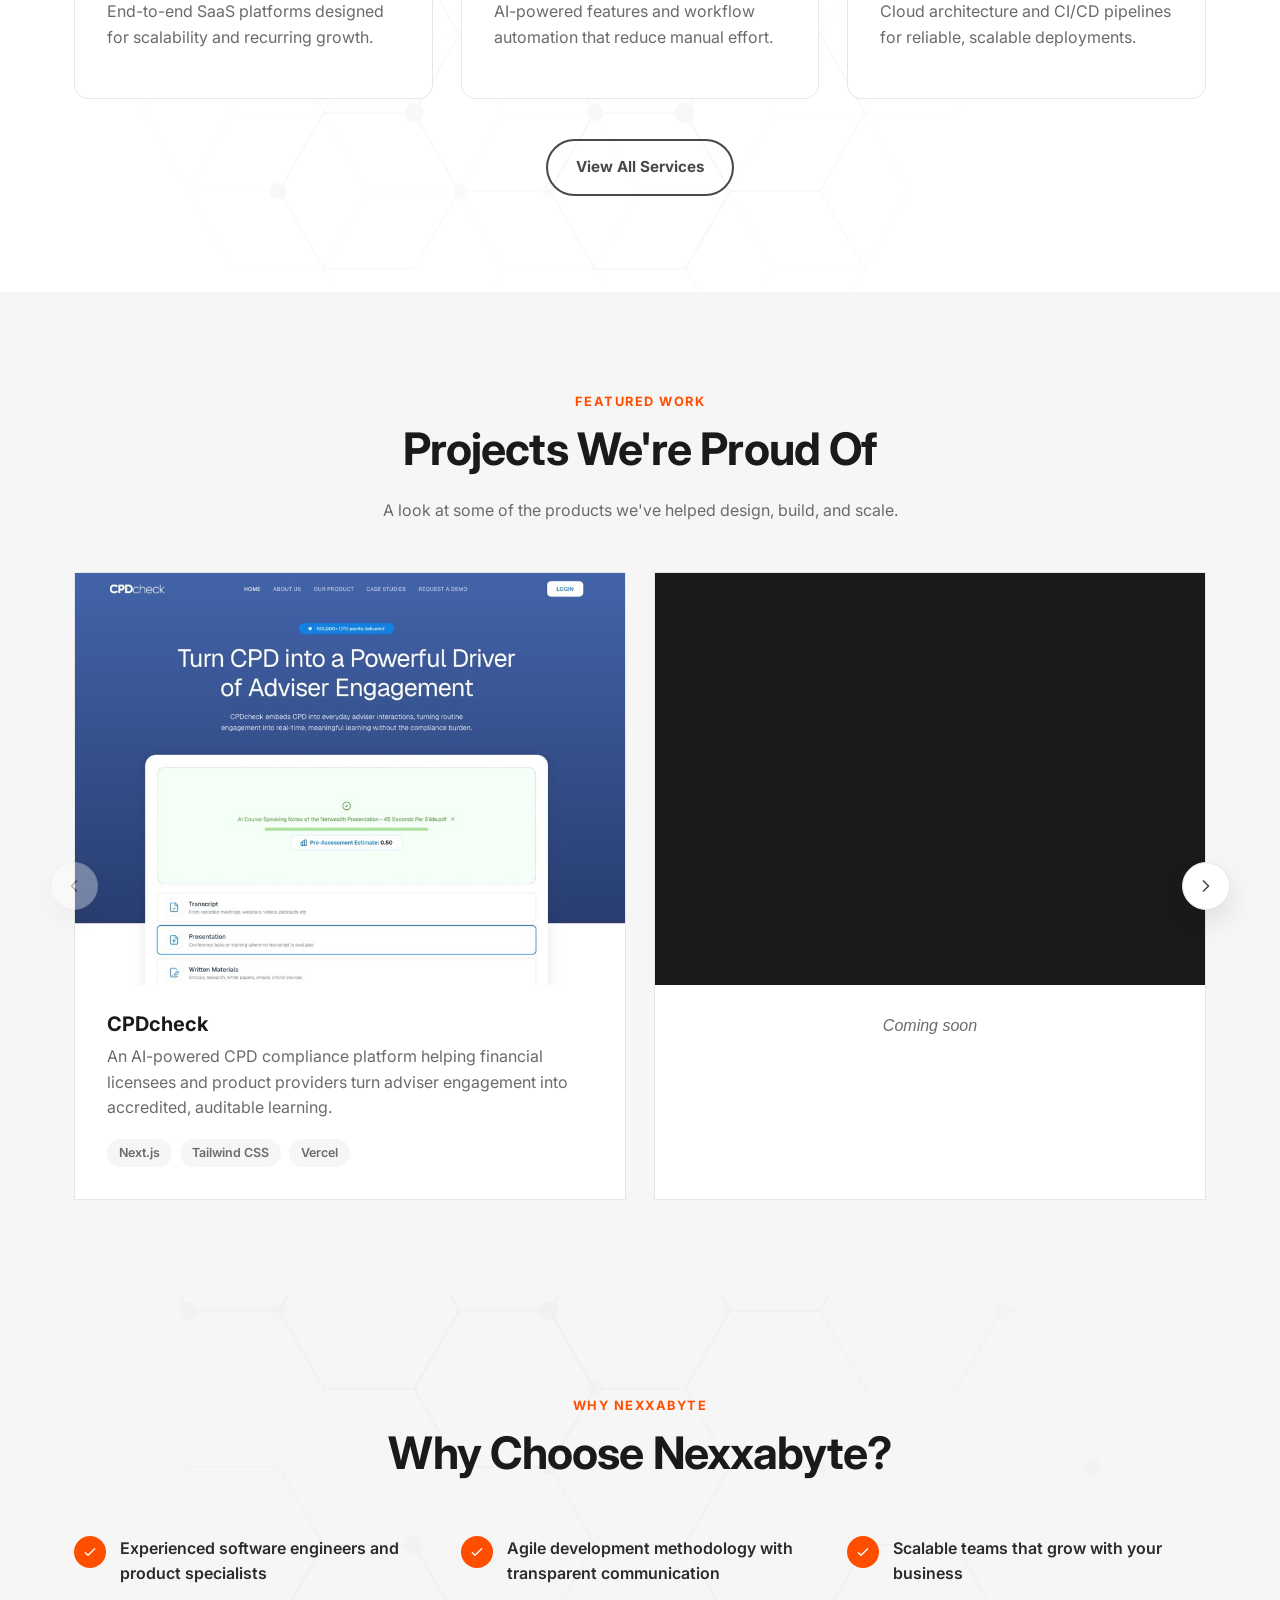
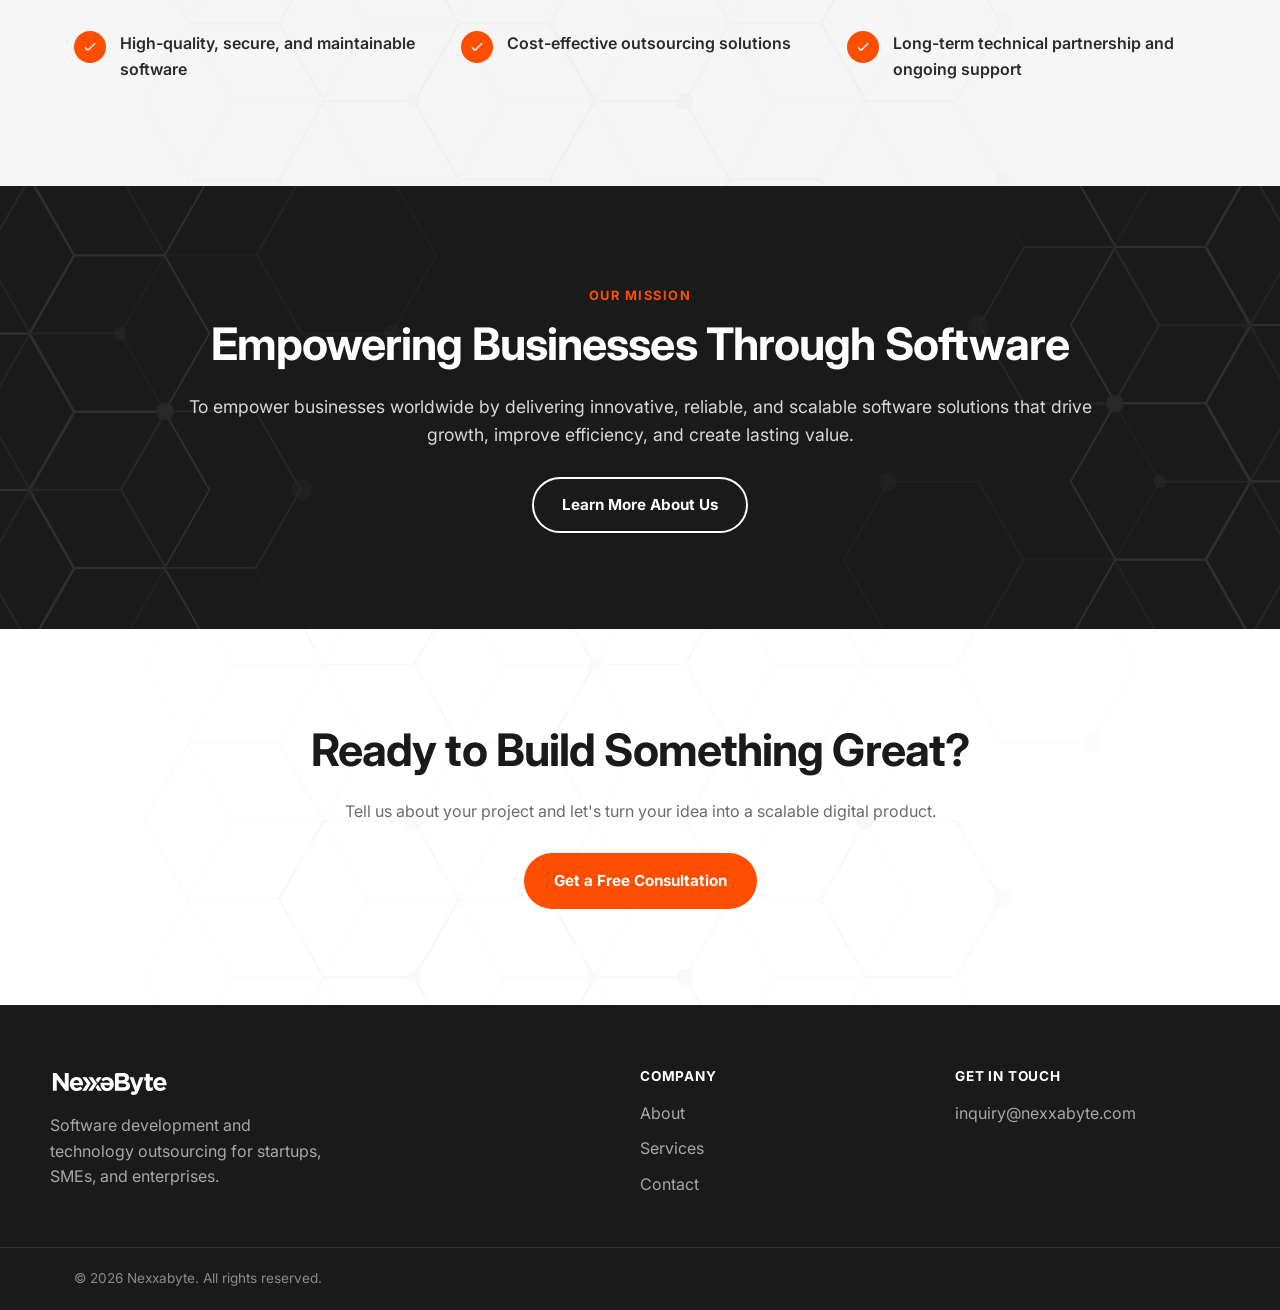
==== commit 7fbb9e6e: "Remove Connctly and HANDYWORKS project cards, revert to blank slots" ====
--- a/index.html
+++ b/index.html
@@ -142,18 +142,6 @@
                 </ul>
               </div>
             </a>
-            <a href="https://connctly.com/" target="_blank" rel="noopener" class="project-card reveal">
-              <div class="project-thumb">
-                <img src="assets/images/projects/connctly.jpg" alt="Connctly product screenshot" loading="lazy">
-              </div>
-              <div class="project-body">
-                <h3>Connctly</h3>
-                <p class="text-muted">A community super-app bringing feeds, jobs and talent, a marketplace, videos, and games together in one place.</p>
-                <ul class="project-stack">
-                  <li>Next.js</li>
-                </ul>
-              </div>
-            </a>
             <div class="project-card project-card-blank reveal">
               <div class="project-thumb"></div>
               <div class="project-body">
@@ -166,6 +154,19 @@
                 <p class="text-muted">Coming soon</p>
               </div>
             </div>
+            <a href="https://ren-urot.github.io/sprobeHRIS/" target="_blank" rel="noopener" class="project-card reveal">
+              <div class="project-thumb">
+                <img src="assets/images/projects/sprobehris.jpg" alt="Sprobe HRIS app screenshot" loading="lazy">
+              </div>
+              <div class="project-body">
+                <h3>Sprobe HRIS</h3>
+                <p class="text-muted">An HR information system for centralizing employee records and streamlining core HR operations.</p>
+                <ul class="project-stack">
+                  <li>React</li>
+                  <li>Vite</li>
+                </ul>
+              </div>
+            </a>
           </div>
           <button type="button" class="project-nav next" id="project-next" aria-label="Next projects">
             <svg viewBox="0 0 24 24" fill="none" stroke="currentColor" stroke-width="2" stroke-linecap="round" stroke-linejoin="round"><path d="M9 18l6-6-6-6"/></svg>
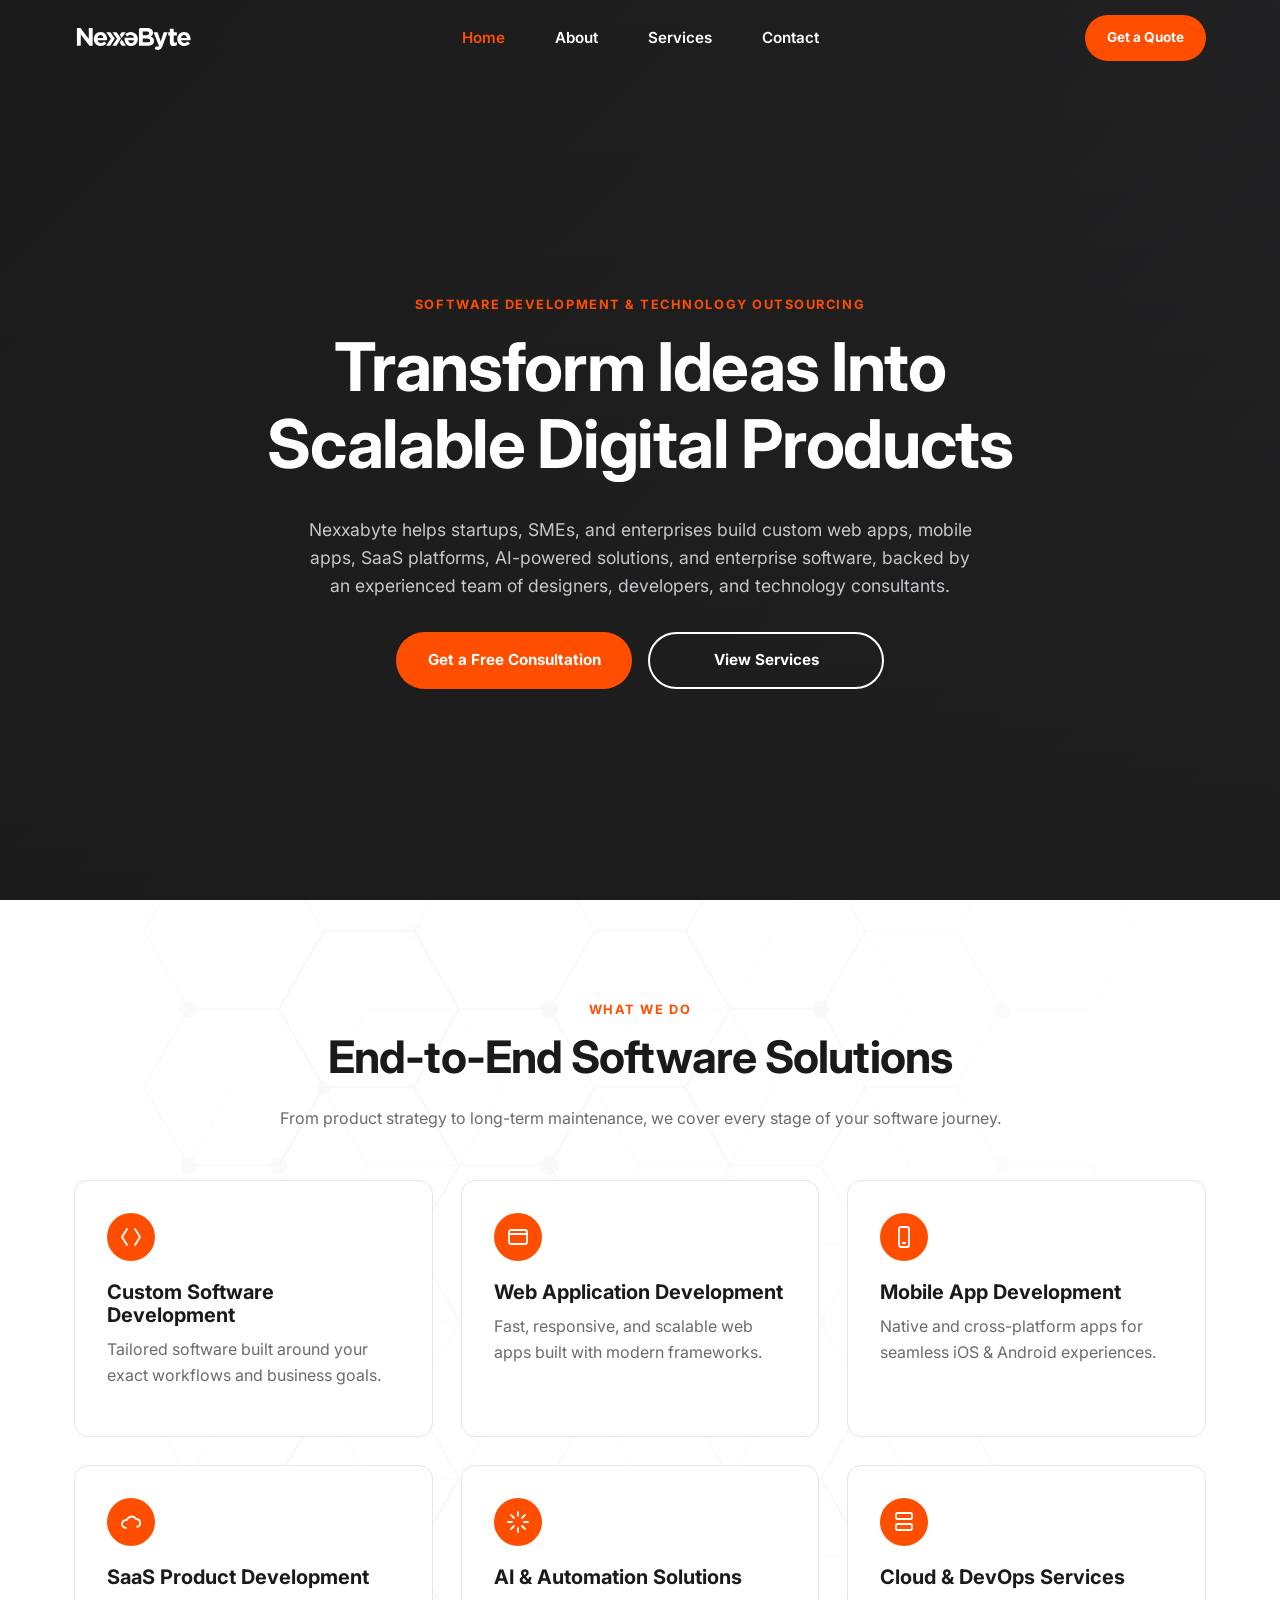
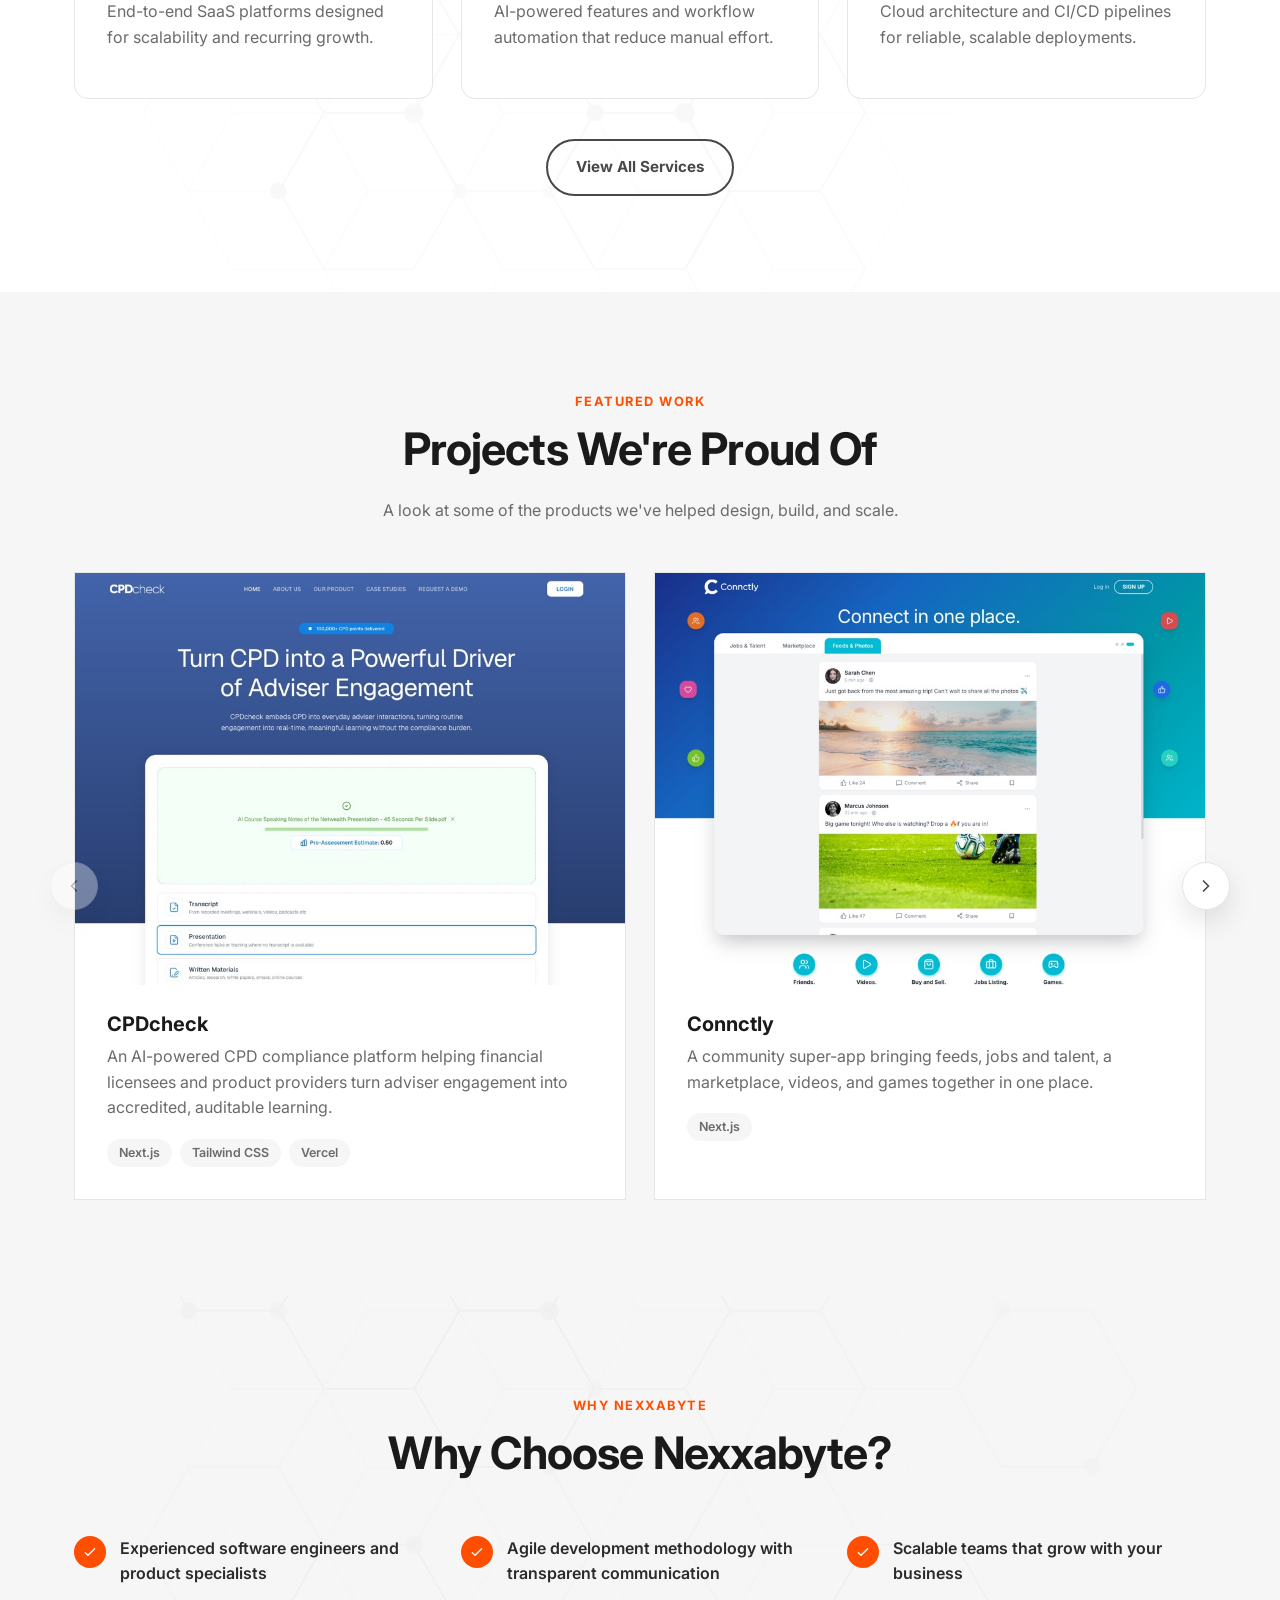
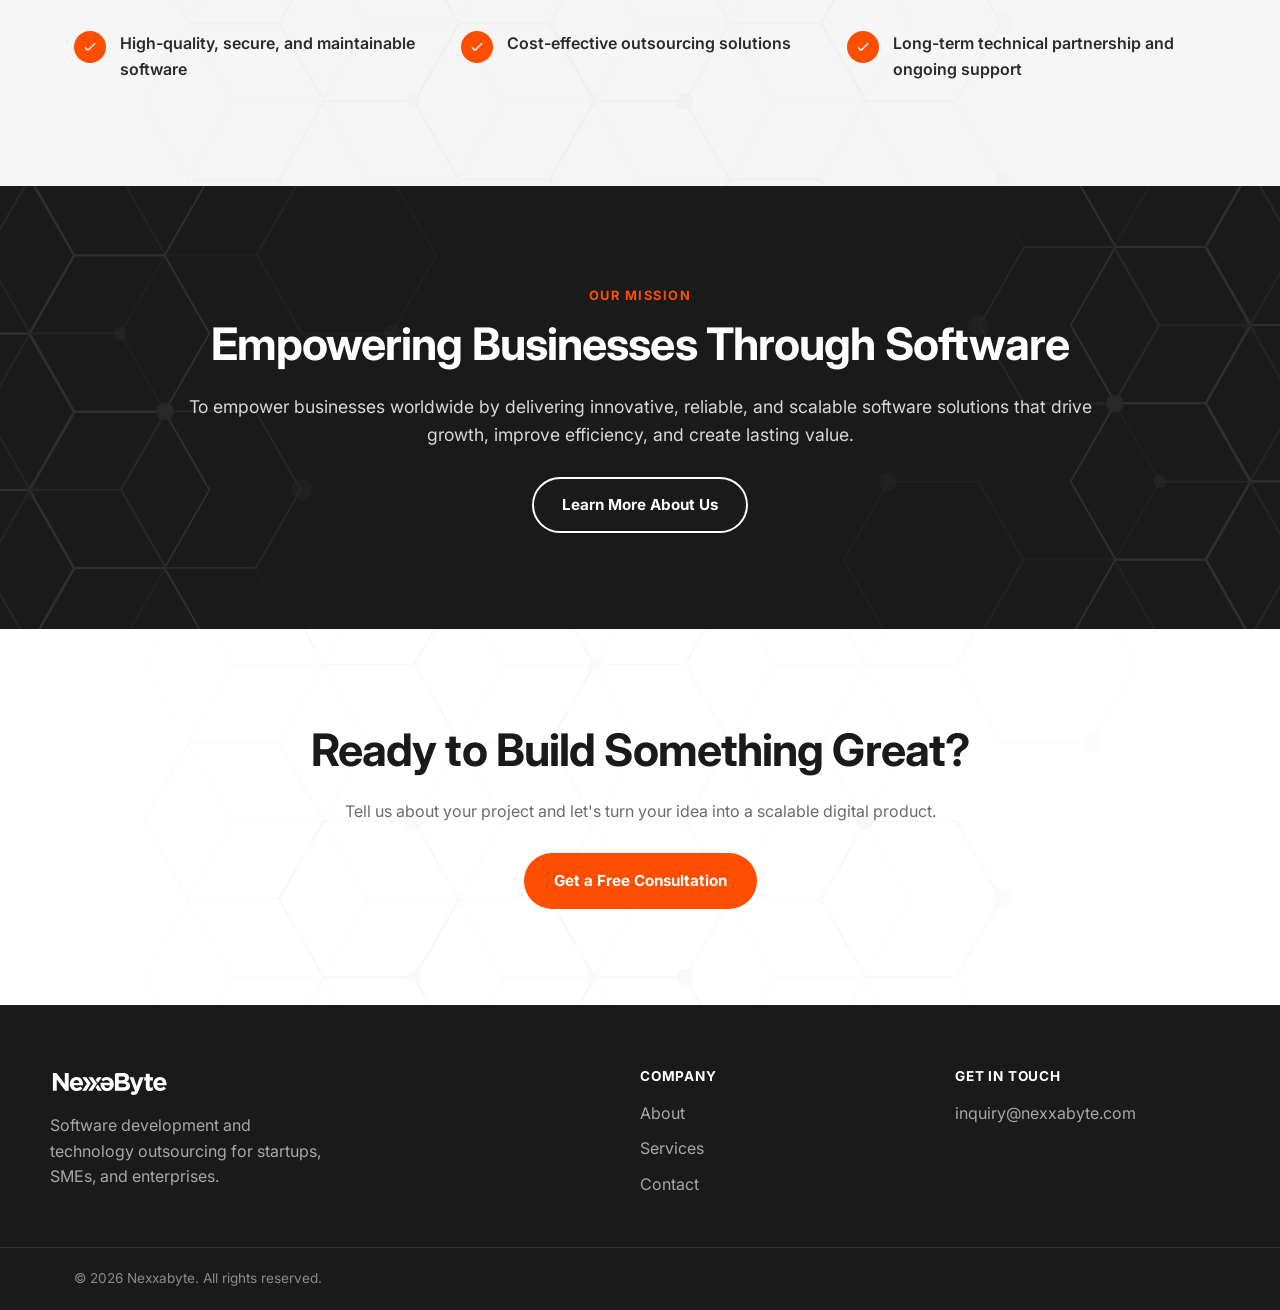
==== commit 02e04d63: "Revert "Remove Connctly and HANDYWORKS project cards, revert to blank slots" This reverts commit 7fb" ====
--- a/index.html
+++ b/index.html
@@ -142,18 +142,31 @@
                 </ul>
               </div>
             </a>
-            <div class="project-card project-card-blank reveal">
-              <div class="project-thumb"></div>
-              <div class="project-body">
-                <p class="text-muted">Coming soon</p>
-              </div>
-            </div>
-            <div class="project-card project-card-blank reveal">
-              <div class="project-thumb"></div>
-              <div class="project-body">
-                <p class="text-muted">Coming soon</p>
-              </div>
-            </div>
+            <a href="https://connctly.com/" target="_blank" rel="noopener" class="project-card reveal">
+              <div class="project-thumb">
+                <img src="assets/images/projects/connctly.jpg" alt="Connctly product screenshot" loading="lazy">
+              </div>
+              <div class="project-body">
+                <h3>Connctly</h3>
+                <p class="text-muted">A community super-app bringing feeds, jobs and talent, a marketplace, videos, and games together in one place.</p>
+                <ul class="project-stack">
+                  <li>Next.js</li>
+                </ul>
+              </div>
+            </a>
+            <a href="https://ren-urot.github.io/Handyman/" target="_blank" rel="noopener" class="project-card reveal">
+              <div class="project-thumb">
+                <img src="assets/images/projects/handyworks.jpg" alt="HANDYWORKS app screenshot" loading="lazy">
+              </div>
+              <div class="project-body">
+                <h3>HANDYWORKS</h3>
+                <p class="text-muted">A handyman services app concept connecting customers with professionals for bookings, contracts, and in-app chat.</p>
+                <ul class="project-stack">
+                  <li>HTML/CSS</li>
+                  <li>Vanilla JS</li>
+                </ul>
+              </div>
+            </a>
             <a href="https://ren-urot.github.io/sprobeHRIS/" target="_blank" rel="noopener" class="project-card reveal">
               <div class="project-thumb">
                 <img src="assets/images/projects/sprobehris.jpg" alt="Sprobe HRIS app screenshot" loading="lazy">
